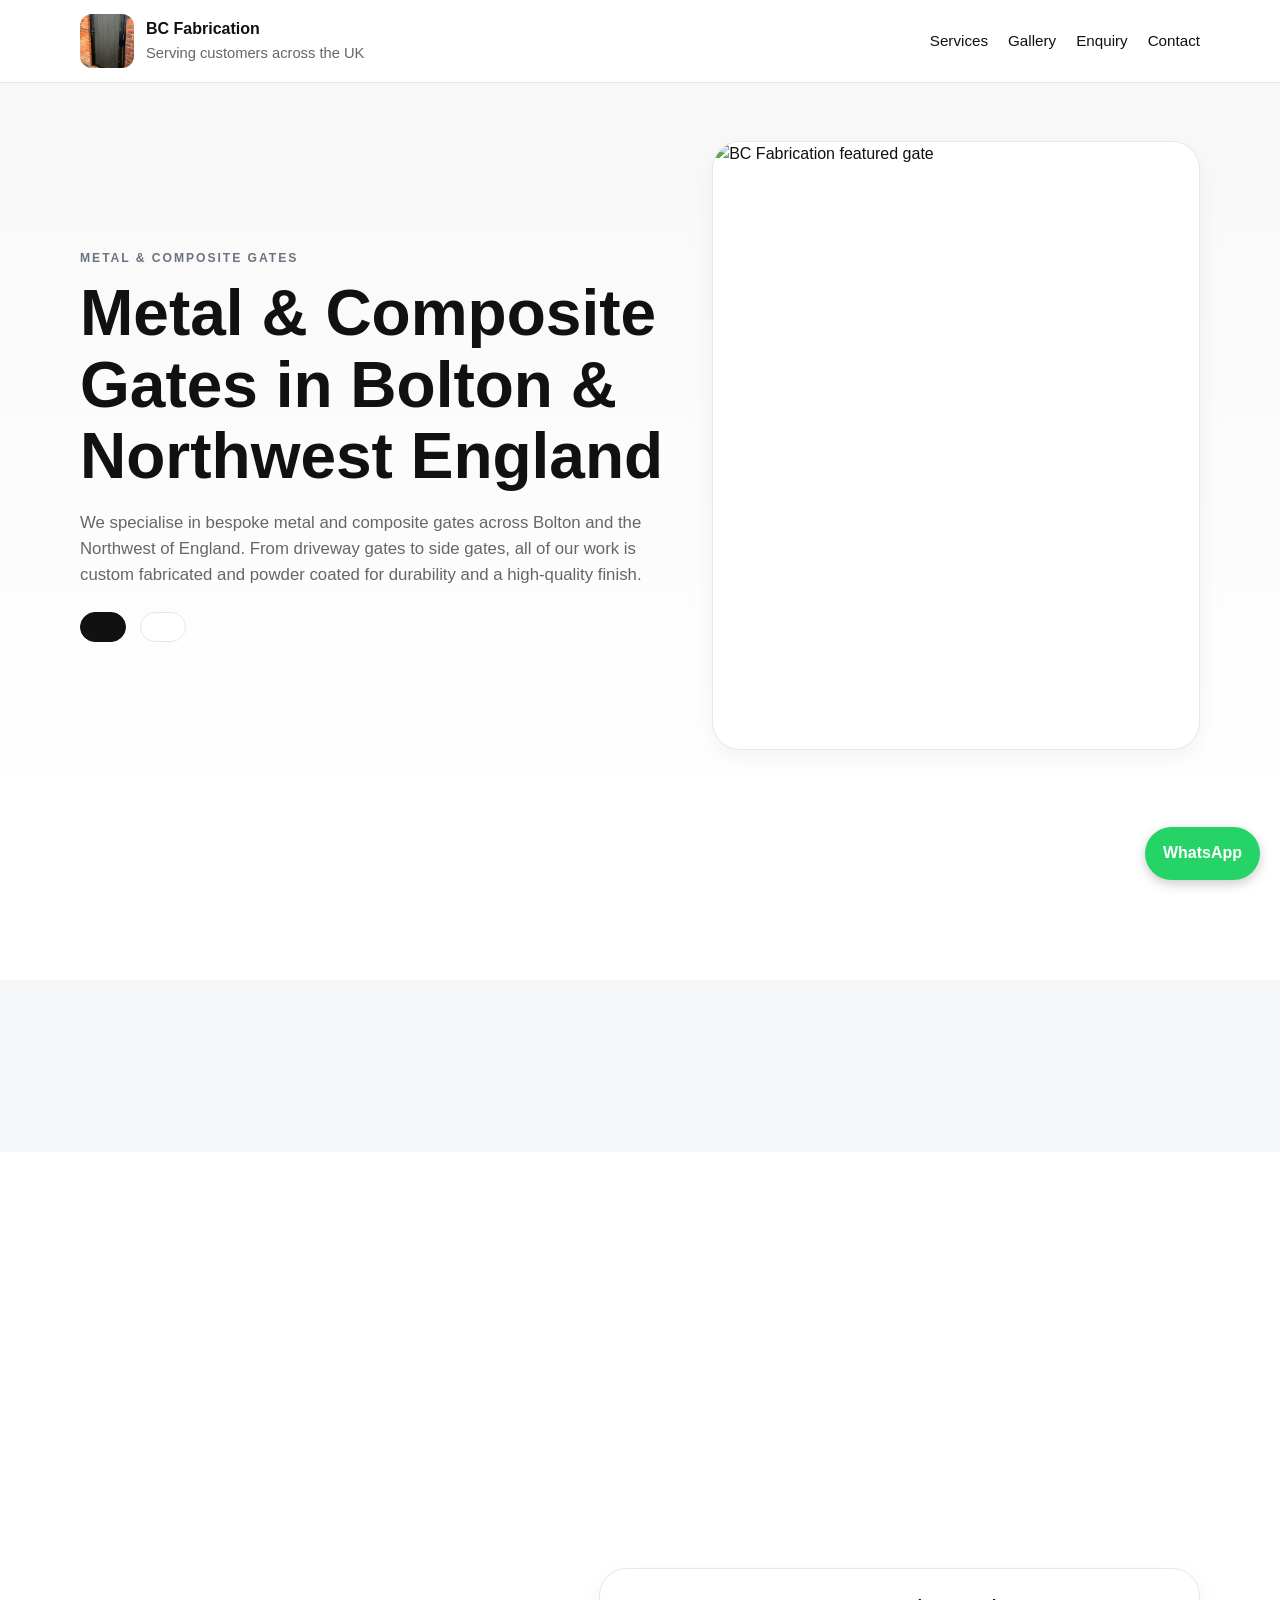
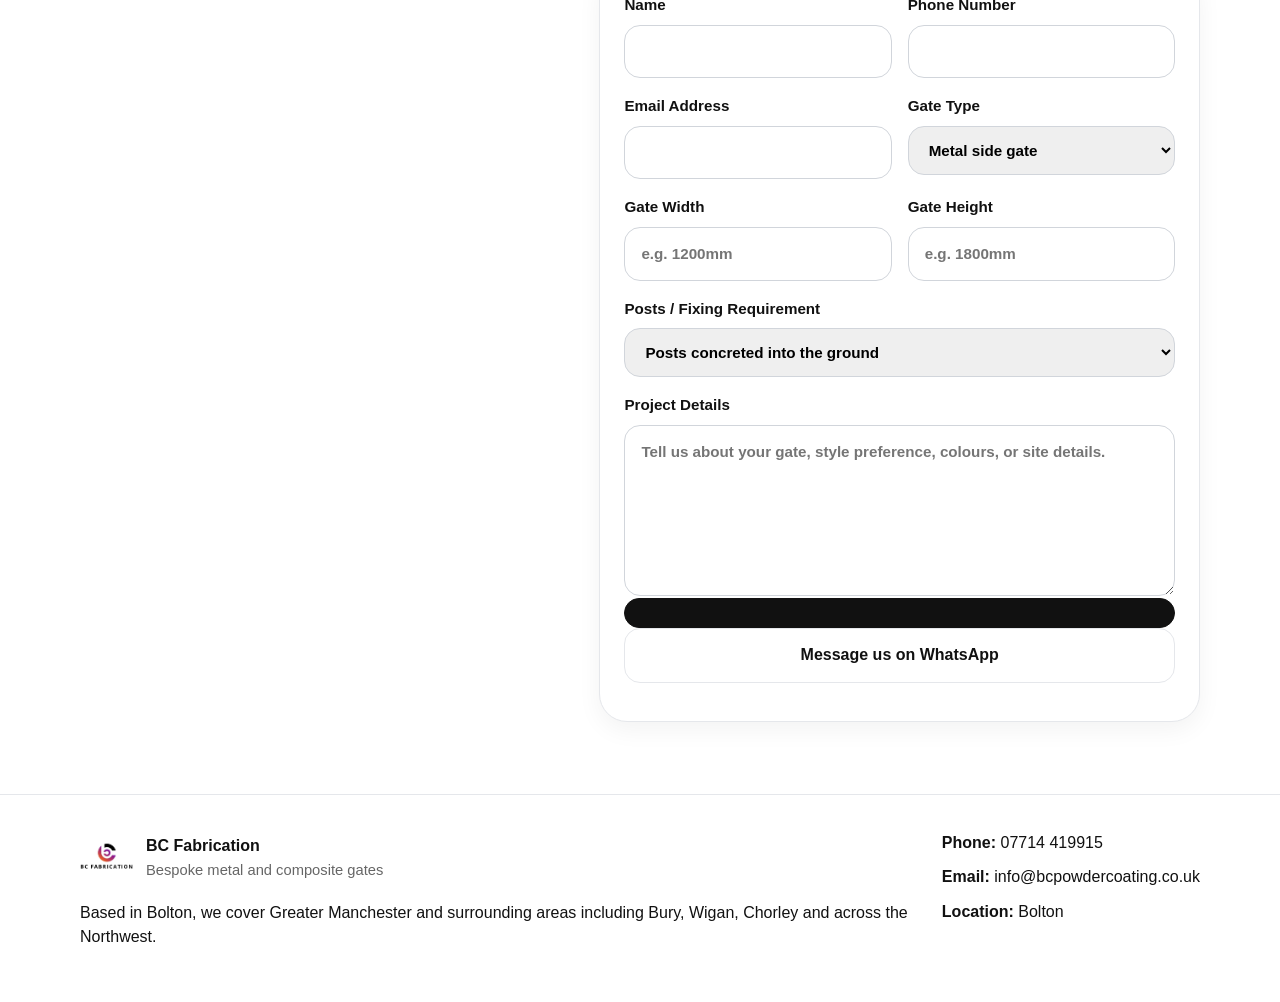
==== index.html @ 629b2715 "Update index.html" ====
<!doctype html>
<html lang="en">
<head>
  <meta name="google-site-verification" content="Cmn-dmD35p4YEmpDcNXfQOdMS09CkMtO0Z_Y85QKth4" />
  <meta charset="utf-8">
  <meta name="viewport" content="width=device-width,initial-scale=1">
<title>Metal & Composite Gates in Bolton | BC Fabrication</title>
<meta name="description" content="Bespoke metal and composite gates in Bolton and across the Northwest. Custom fabrication, driveway gates, side gates and powder coating services.">
<meta name="keywords" content="metal gates Bolton, composite gates Northwest, driveway gates Manchester, fabrication Bolton, powder coated gates UK">
  <link rel="stylesheet" href="styles.css">
</head>
<body>
  <header class="site-header">
    <div class="container nav">
      <a class="brand" href="#top">
   <img id="heroImage" src="assets/gallery-01.jpg" alt="BC Fabrication featured gate">
        <div>
          <strong id="brandName"></strong>
          <span id="brandTagline"></span>
        </div>
      </a>
      <nav class="site-nav">
        <a href="#services">Services</a>
        <a href="#gallery">Gallery</a>
        <a href="#enquiry">Enquiry</a>
        <a href="#contact">Contact</a>
      </nav>
    </div>
  </header>

  <main id="top">
    <section class="hero">
      <div class="container hero-grid">
        <div>
          <p class="eyebrow" id="heroEyebrow"></p>
         <h1>Metal & Composite Gates in Bolton & Northwest England</h1>
        <p class="lead" id="heroText">We specialise in bespoke metal and composite gates across Bolton and the Northwest of England. From driveway gates to side gates, all of our work is custom fabricated and powder coated for durability and a high-quality finish.</p>
          <div class="hero-actions">
            <a class="btn btn-dark" href="#gallery" id="heroPrimary"></a>
            <a class="btn btn-light" id="heroSecondary" href="#"></a>
          </div>
        </div>
        <div class="hero-card">
          <img id="heroImage" src="" alt="BC Fabrication featured gate">
        </div>
      </div>
    </section>

    <section id="services" class="section">
      <div class="container">
        <p class="eyebrow" id="servicesEyebrow"></p>
        <h2 id="servicesTitle"></h2>
        <p class="section-intro" id="servicesText"></p>
        <div class="cards three" id="servicesGrid"></div>
      </div>
    </section>

    <section id="gallery" class="section section-alt">
      <div class="container">
        <p class="eyebrow" id="galleryEyebrow"></p>
        <h2 id="galleryTitle"></h2>
        <p class="section-intro" id="galleryText"></p>
        <div class="gallery" id="galleryGrid"></div>
      </div>
    </section>

    <section class="section">
      <div class="container">
        <p class="eyebrow" id="aboutEyebrow"></p>
        <h2 id="aboutTitle"></h2>
        <div class="cards three" id="aboutGrid"></div>
      </div>
    </section>

    <section class="section">
      <div class="container">
        <p class="eyebrow" id="seoEyebrow"></p>
        <h2 id="seoTitle"></h2>
        <div class="cards two" id="seoGrid"></div>
      </div>
    </section>

    <section id="enquiry" class="section enquiry-section">
      <div class="container enquiry-grid">
        <div>
          <p class="eyebrow" id="enquiryEyebrow"></p>
          <h2 id="enquiryTitle"></h2>
          <p class="section-intro" id="enquiryText"></p>
        </div>
        <form class="enquiry-form" name="gate-enquiry" method="POST" netlify>
          <input type="hidden" name="form-name" value="gate-enquiry">
          <div class="field-grid">
            <label>Name<input type="text" name="name" required></label>
            <label>Phone Number<input type="tel" name="phone" required></label>
            <label>Email Address<input type="email" name="email" required></label>
            <label>Gate Type
              <select name="gate_type">
                <option>Metal side gate</option>
                <option>Composite side gate</option>
                <option>Metal driveway gate</option>
                <option>Composite driveway gate</option>
                <option>Not sure yet</option>
              </select>
            </label>
            <label>Gate Width<input type="text" name="width" placeholder="e.g. 1200mm"></label>
            <label>Gate Height<input type="text" name="height" placeholder="e.g. 1800mm"></label>
            <label class="full">Posts / Fixing Requirement
              <select name="fixing">
                <option>Posts concreted into the ground</option>
                <option>Fixed to existing concrete posts</option>
                <option>Fitted between brick walls</option>
                <option>Not sure - need advice</option>
              </select>
            </label>
            <label class="full">Project Details
              <textarea name="details" rows="6" placeholder="Tell us about your gate, style preference, colours, or site details."></textarea>
            </label>
          </div>
          <button class="btn btn-dark wide" type="submit" id="enquiryButton"></button>
          <a href="https://wa.me/447714419915?text=Hi%20I%20would%20like%20a%20quote%20for%20a%20gate" 
   class="btn btn-light wide" 
   target="_blank">
  Message us on WhatsApp
</a>
          <p class="fine-print" id="enquiryNotes"></p>
        </form>
      </div>
    </section>
  </main>

  <footer id="contact" class="site-footer">
    <div class="container footer-grid">
      <div>
        <div class="brand footer-brand">
          <img src="assets/logo.jpg" alt="BC Fabrication logo">
          <div>
            <strong id="footerBrand"></strong>
            <span>Bespoke metal and composite gates</span>
          </div>
        </div>
      <p>Based in Bolton, we cover Greater Manchester and surrounding areas including Bury, Wigan, Chorley and across the Northwest.</p>
      </div>
      <div class="contact-list">
        <p><strong>Phone:</strong> <a id="footerPhone" href="#"></a></p>
        <p><strong>Email:</strong> <a id="footerEmail" href="#"></a></p>
        <p><strong>Location:</strong> <span id="footerLocation"></span></p>
      </div>
    </div>
  </footer>

  <script src="app.js"></script>
  <script src="https://identity.netlify.com/v1/netlify-identity-widget.js"></script>
  <a href="https://wa.me/447714419915?text=Hi%20I%20would%20like%20a%20quote%20for%20a%20gate" 
   class="whatsapp-float" 
   target="_blank">
  WhatsApp
</a>
</body>
</html>
---- styles.css ----
:root{
  --bg:#ffffff;
  --text:#111111;
  --muted:#666666;
  --line:#e5e7eb;
  --soft:#f6f7f8;
  --dark:#111111;
}
*{box-sizing:border-box}
html{scroll-behavior:smooth}
body{
  margin:0;
  font-family:Arial,Helvetica,sans-serif;
  color:var(--text);
  background:var(--bg);
  line-height:1.55;
}
img{max-width:100%;display:block}
a{color:inherit;text-decoration:none}
.container{width:min(1120px,calc(100% - 32px));margin:0 auto}
.site-header{
  position:sticky;top:0;z-index:20;
  background:rgba(255,255,255,.95);
  backdrop-filter:blur(8px);
  border-bottom:1px solid var(--line);
}
.nav{display:flex;align-items:center;justify-content:space-between;padding:14px 0;gap:24px}
.brand{display:flex;align-items:center;gap:12px}
.brand img{width:54px;height:54px;object-fit:cover;border-radius:12px}
.brand strong{display:block;font-size:1rem}
.brand span{display:block;font-size:.92rem;color:var(--muted)}
.site-nav{display:flex;gap:20px;flex-wrap:wrap}
.site-nav a{font-size:.95rem}
.hero{
  padding:58px 0;
  background:linear-gradient(180deg,#f8f8f8 0%,#ffffff 100%);
}
.hero-grid{
  display:grid;
  grid-template-columns:1.1fr .9fr;
  gap:36px;
  align-items:center;
}
.eyebrow{
  margin:0 0 10px;
  text-transform:uppercase;
  letter-spacing:.16em;
  font-size:.76rem;
  font-weight:700;
  color:#6b7280;
}
h1,h2,h3{line-height:1.12;margin:0 0 14px}
h1{font-size:clamp(2.4rem,5vw,4.2rem)}
h2{font-size:clamp(1.8rem,3vw,2.8rem)}
h3{font-size:1.12rem}
.lead,.section-intro{font-size:1.05rem;color:var(--muted);max-width:760px}
.hero-actions{display:flex;gap:14px;flex-wrap:wrap;margin-top:24px}
.btn{
  display:inline-flex;align-items:center;justify-content:center;
  padding:14px 22px;border-radius:16px;font-weight:700;border:1px solid var(--line);
  cursor:pointer;
}
.btn-dark{background:var(--dark);color:#fff;border-color:var(--dark)}
.btn-light{background:#fff}
.btn.wide{width:100%}
.hero-card,.card,.enquiry-form{
  border:1px solid var(--line);
  border-radius:28px;
  background:#fff;
  box-shadow:0 8px 24px rgba(0,0,0,.05);
}
.hero-card{overflow:hidden}
.hero-card img{width:100%;aspect-ratio:4/5;object-fit:cover}
.section{padding:72px 0}
.section-alt{background:var(--soft)}
.cards{
  display:grid;
  gap:18px;
  margin-top:28px;
}
.cards.three{grid-template-columns:repeat(3,1fr)}
.cards.two{grid-template-columns:repeat(2,1fr)}
.card{padding:24px}
.card p{margin:0;color:var(--muted)}
.gallery{
  display:grid;
  grid-template-columns:repeat(3,1fr);
  gap:18px;
  margin-top:28px;
}
.gallery-card{
  overflow:hidden;
  border:1px solid var(--line);
  border-radius:28px;
  background:#fff;
  box-shadow:0 8px 24px rgba(0,0,0,.05);
}
.gallery-card img{
  width:100%;
  aspect-ratio:4/3;
  object-fit:cover;
}
.gallery-copy{padding:18px}
.gallery-copy p{margin:0;color:var(--muted)}
.enquiry-section{
  background:#ffffff;
}
.enquiry-grid{
  display:grid;
  grid-template-columns:.9fr 1.1fr;
  gap:28px;
  align-items:start;
}
.enquiry-form{padding:24px}
.field-grid{
  display:grid;
  grid-template-columns:repeat(2,1fr);
  gap:16px;
}
label{
  display:flex;
  flex-direction:column;
  gap:8px;
  font-weight:700;
  font-size:.95rem;
}
input,select,textarea{
  width:100%;
  padding:14px 16px;
  border-radius:16px;
  border:1px solid #d1d5db;
  font:inherit;
}
.full{grid-column:1/-1}
.fine-print{font-size:.85rem;color:var(--muted);margin:14px 0 0}
.site-footer{
  border-top:1px solid var(--line);
  padding:36px 0;
  background:#fff;
}
.footer-grid{
  display:grid;
  grid-template-columns:1fr auto;
  gap:24px;
  align-items:start;
}
.footer-brand{margin-bottom:12px}
.contact-list p{margin:0 0 10px}
@media (max-width: 920px){
  .hero-grid,.enquiry-grid,.cards.three,.cards.two,.gallery,.footer-grid{grid-template-columns:1fr}
  .site-nav{display:none}
}
.whatsapp-float {
  position: fixed;
  bottom: 20px;
  right: 20px;
  background: #25D366;
  color: white;
  padding: 14px 18px;
  border-radius: 50px;
  font-weight: bold;
  box-shadow: 0 4px 12px rgba(0,0,0,0.2);
  z-index: 999;
  text-decoration: none;
}
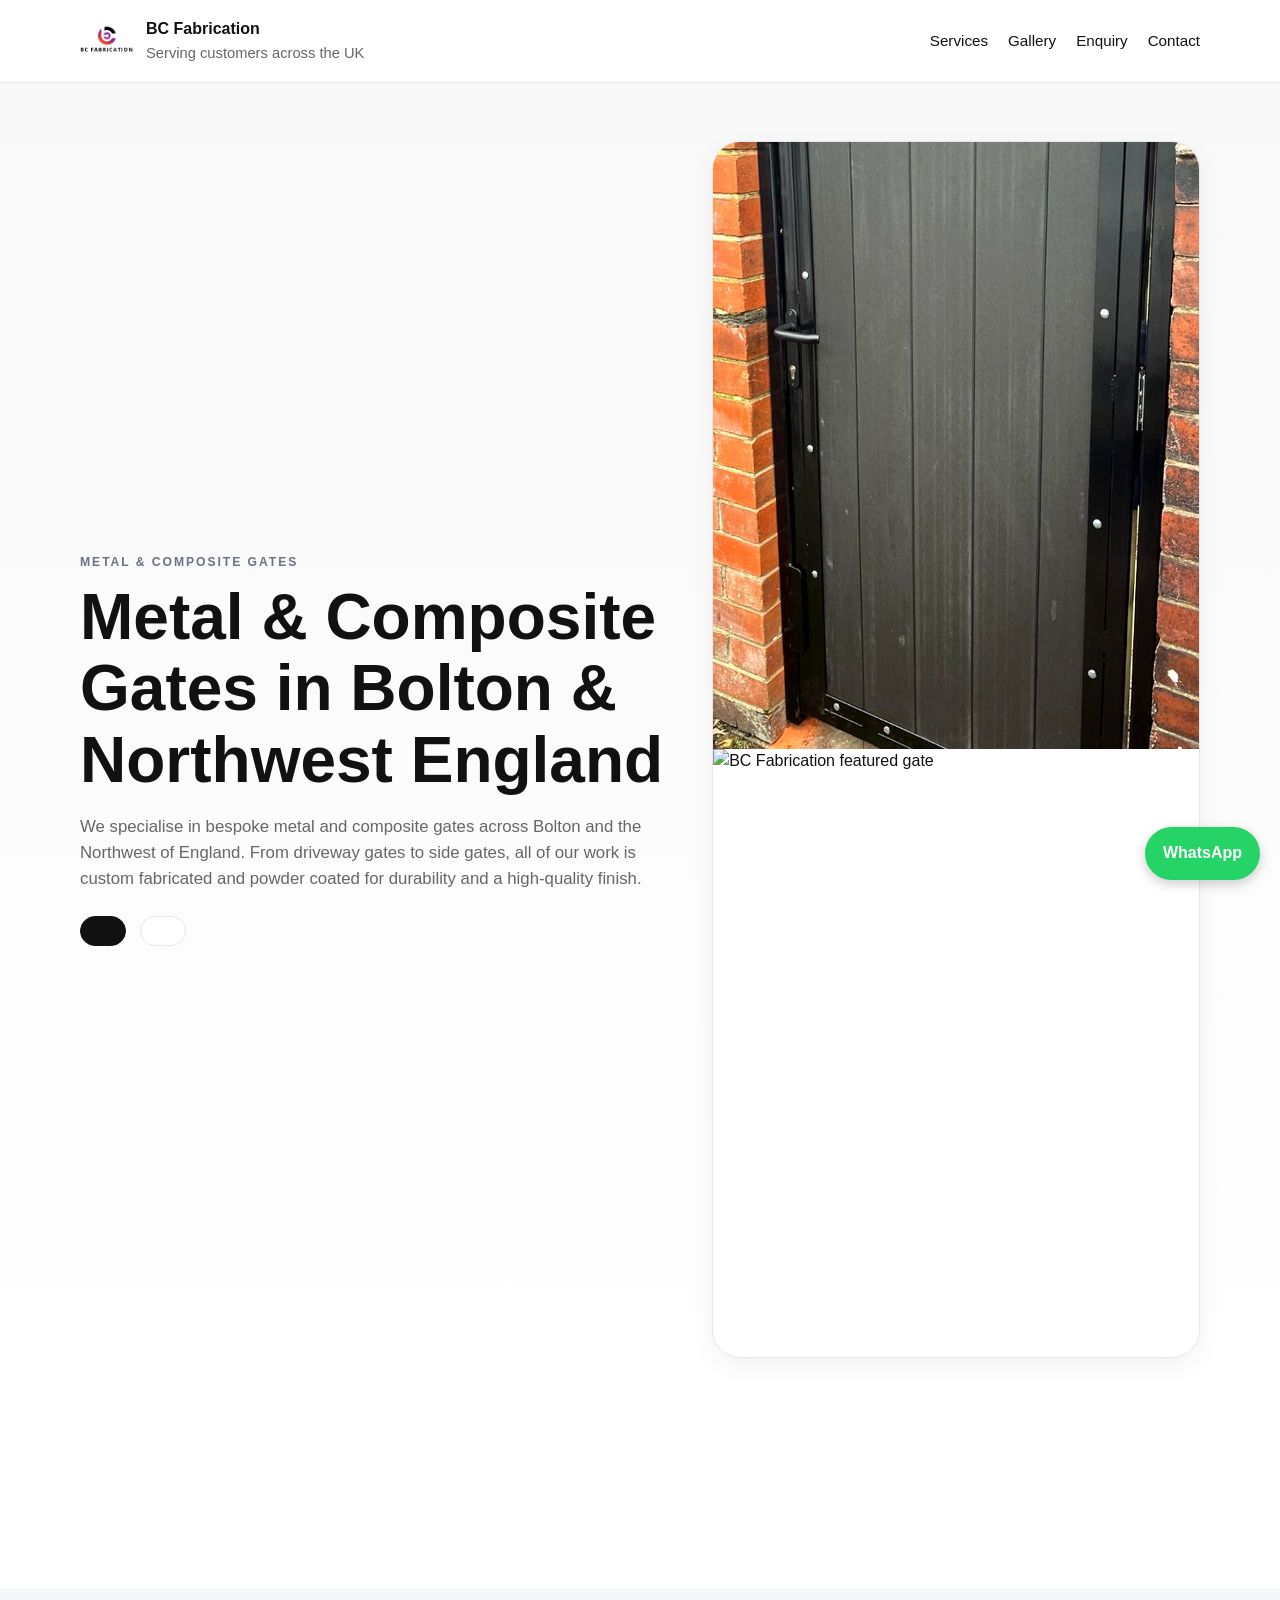
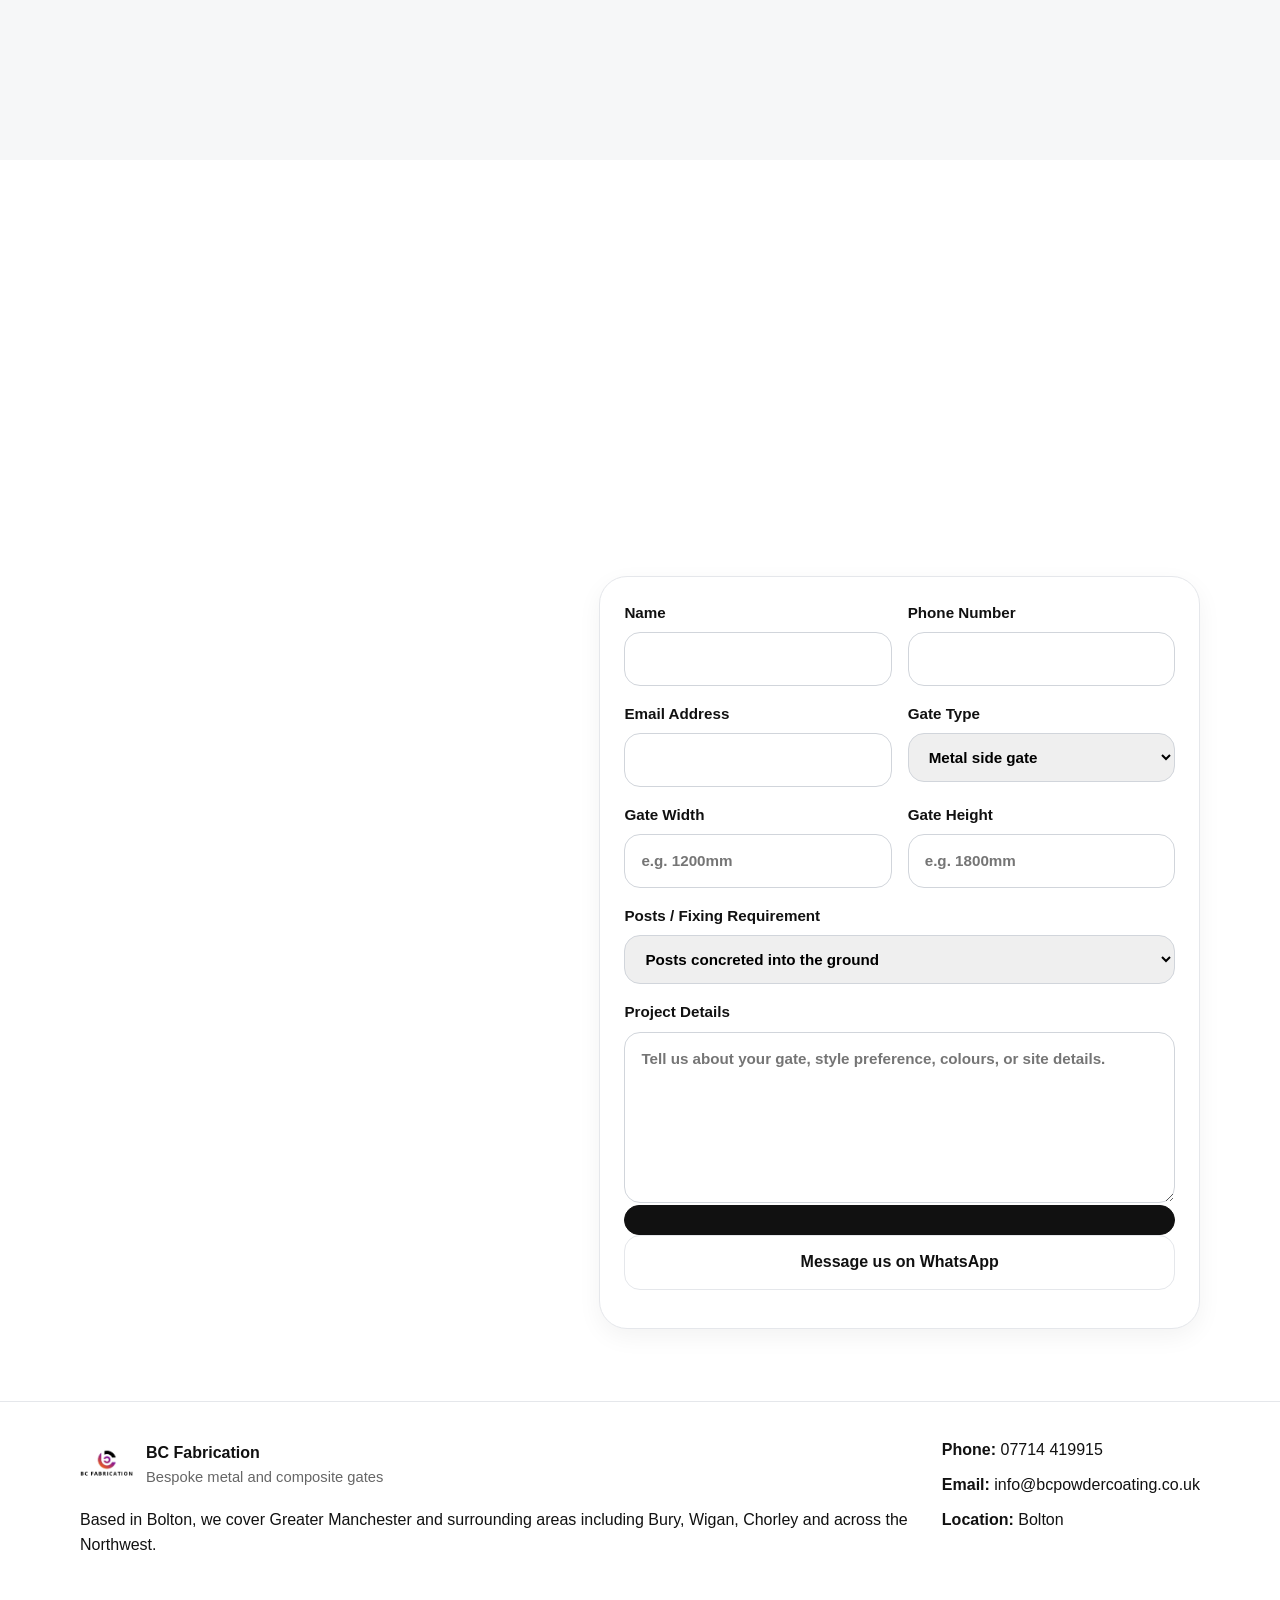
==== commit 1378db71: "Update index.html" ====
--- a/index.html
+++ b/index.html
@@ -13,7 +13,7 @@
   <header class="site-header">
     <div class="container nav">
       <a class="brand" href="#top">
-   <img id="heroImage" src="assets/gallery-01.jpg" alt="BC Fabrication featured gate">
+  <img src="assets/logo.jpg" alt="BC Fabrication logo">
         <div>
           <strong id="brandName"></strong>
           <span id="brandTagline"></span>
@@ -41,6 +41,7 @@
           </div>
         </div>
         <div class="hero-card">
+          <img id="heroImage" src="assets/gallery-01.jpg" alt="BC Fabrication featured gate">
           <img id="heroImage" src="" alt="BC Fabrication featured gate">
         </div>
       </div>
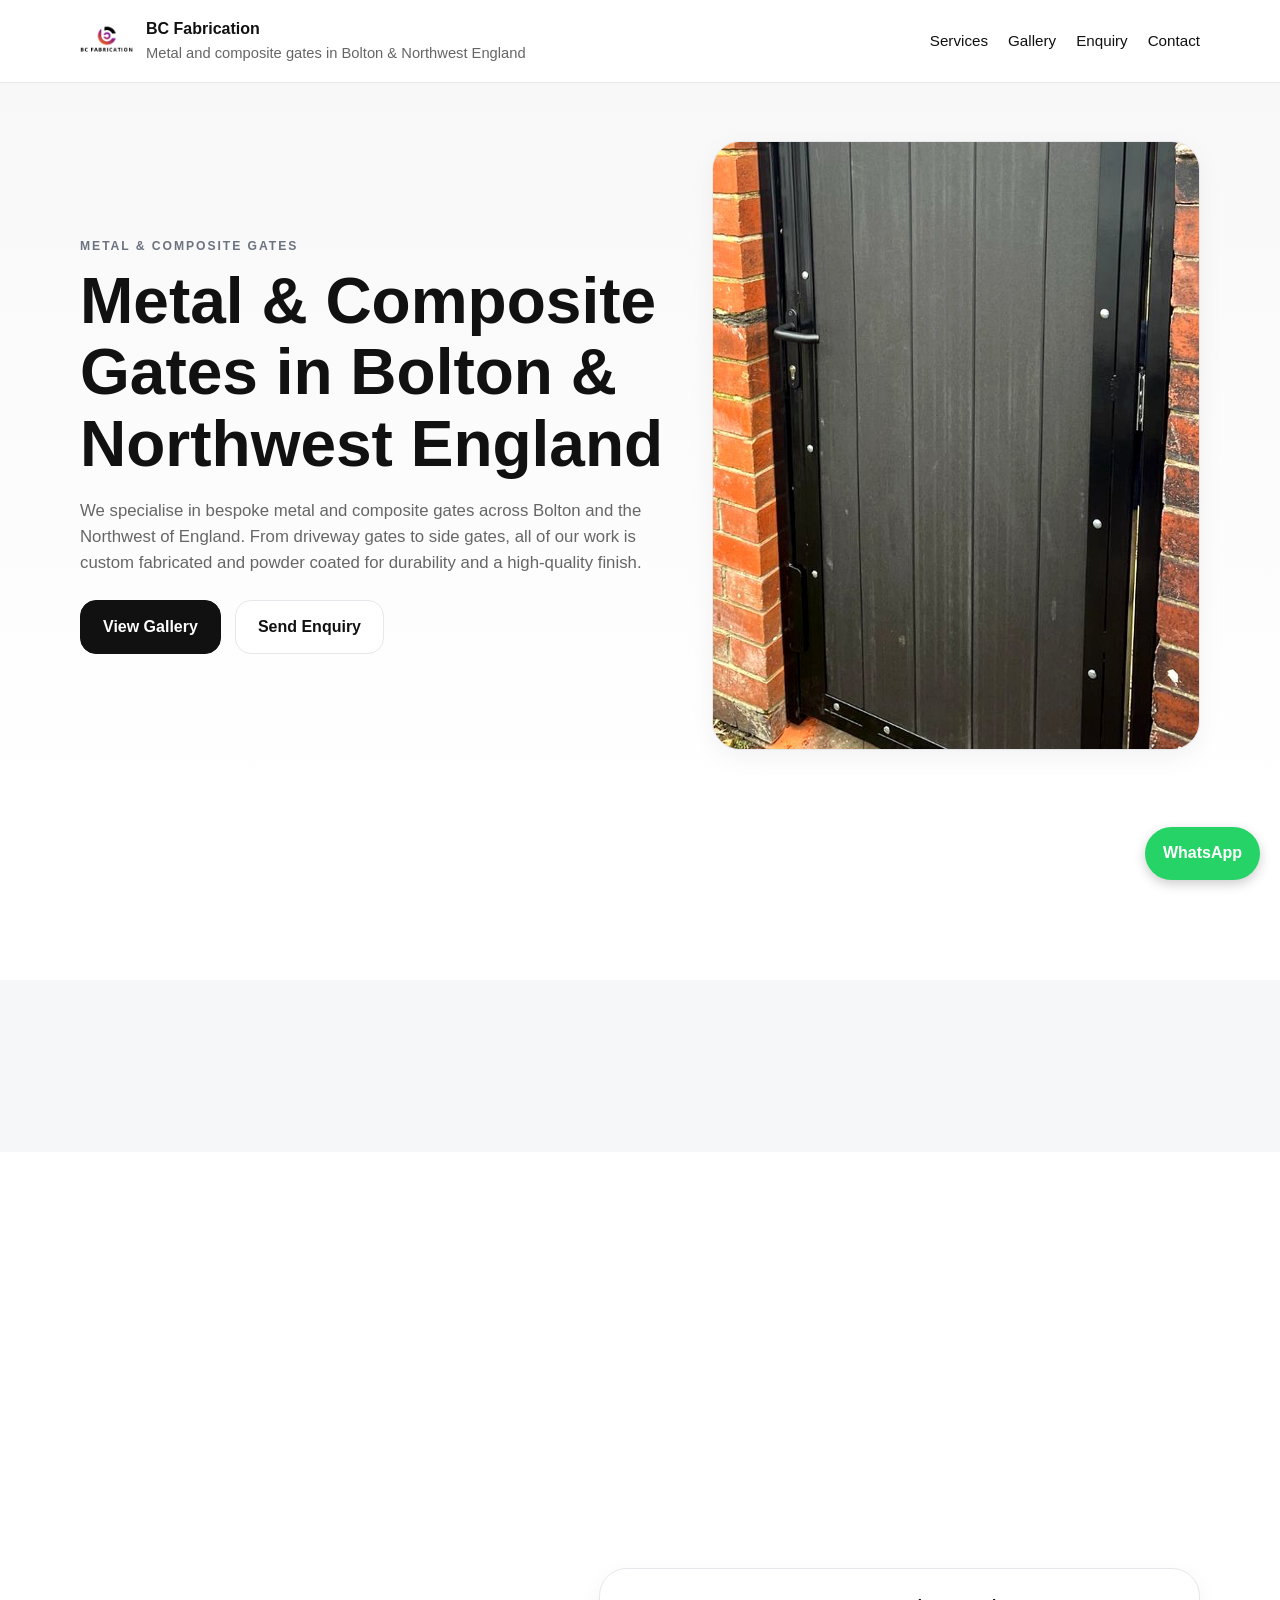
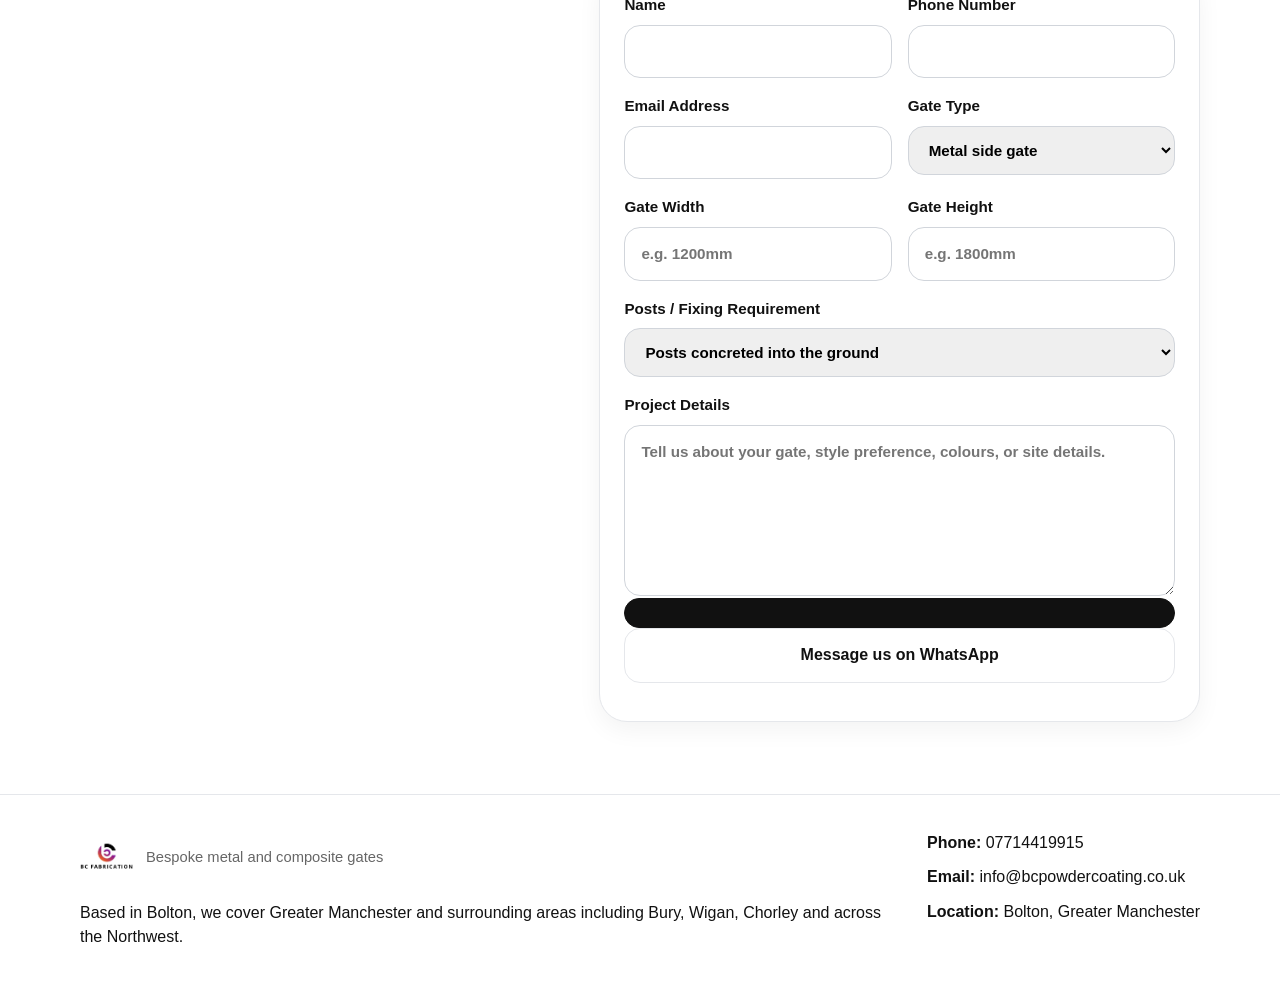
==== commit 279736d9: "Update index.html" ====
--- a/index.html
+++ b/index.html
@@ -12,13 +12,13 @@
 <body>
   <header class="site-header">
     <div class="container nav">
-      <a class="brand" href="#top">
+  <a class="brand" href="#top">
   <img src="assets/logo.jpg" alt="BC Fabrication logo">
-        <div>
-          <strong id="brandName"></strong>
-          <span id="brandTagline"></span>
-        </div>
-      </a>
+  <div>
+    <strong>BC Fabrication</strong>
+    <span>Metal and composite gates in Bolton &amp; Northwest England</span>
+  </div>
+</a>
       <nav class="site-nav">
         <a href="#services">Services</a>
         <a href="#gallery">Gallery</a>
@@ -32,18 +32,17 @@
     <section class="hero">
       <div class="container hero-grid">
         <div>
-          <p class="eyebrow" id="heroEyebrow"></p>
-         <h1>Metal & Composite Gates in Bolton & Northwest England</h1>
-        <p class="lead" id="heroText">We specialise in bespoke metal and composite gates across Bolton and the Northwest of England. From driveway gates to side gates, all of our work is custom fabricated and powder coated for durability and a high-quality finish.</p>
-          <div class="hero-actions">
-            <a class="btn btn-dark" href="#gallery" id="heroPrimary"></a>
-            <a class="btn btn-light" id="heroSecondary" href="#"></a>
-          </div>
+         <p class="eyebrow">METAL &amp; COMPOSITE GATES</p>
+<h1>Metal &amp; Composite Gates in Bolton &amp; Northwest England</h1>
+<p class="lead">We specialise in bespoke metal and composite gates across Bolton and the Northwest of England. From driveway gates to side gates, all of our work is custom fabricated and powder coated for durability and a high-quality finish.</p>
+<div class="hero-actions">
+  <a class="btn btn-dark" href="#gallery">View Gallery</a>
+  <a class="btn btn-light" href="#enquiry">Send Enquiry</a>
+</div>
         </div>
-        <div class="hero-card">
-          <img id="heroImage" src="assets/gallery-01.jpg" alt="BC Fabrication featured gate">
-          <img id="heroImage" src="" alt="BC Fabrication featured gate">
-        </div>
+     <div class="hero-card">
+  <img src="assets/gallery-01.jpg" alt="BC Fabrication featured gate">
+</div>
       </div>
     </section>
 
@@ -142,9 +141,9 @@
       <p>Based in Bolton, we cover Greater Manchester and surrounding areas including Bury, Wigan, Chorley and across the Northwest.</p>
       </div>
       <div class="contact-list">
-        <p><strong>Phone:</strong> <a id="footerPhone" href="#"></a></p>
-        <p><strong>Email:</strong> <a id="footerEmail" href="#"></a></p>
-        <p><strong>Location:</strong> <span id="footerLocation"></span></p>
+<p><strong>Phone:</strong> <a href="tel:01204123456">07714419915</a></p>
+<p><strong>Email:</strong> <a href="mailto:info@bcpowdercoating.co.uk">info@bcpowdercoating.co.uk</a></p>
+<p><strong>Location:</strong> <span>Bolton, Greater Manchester</span></p>
       </div>
     </div>
   </footer>
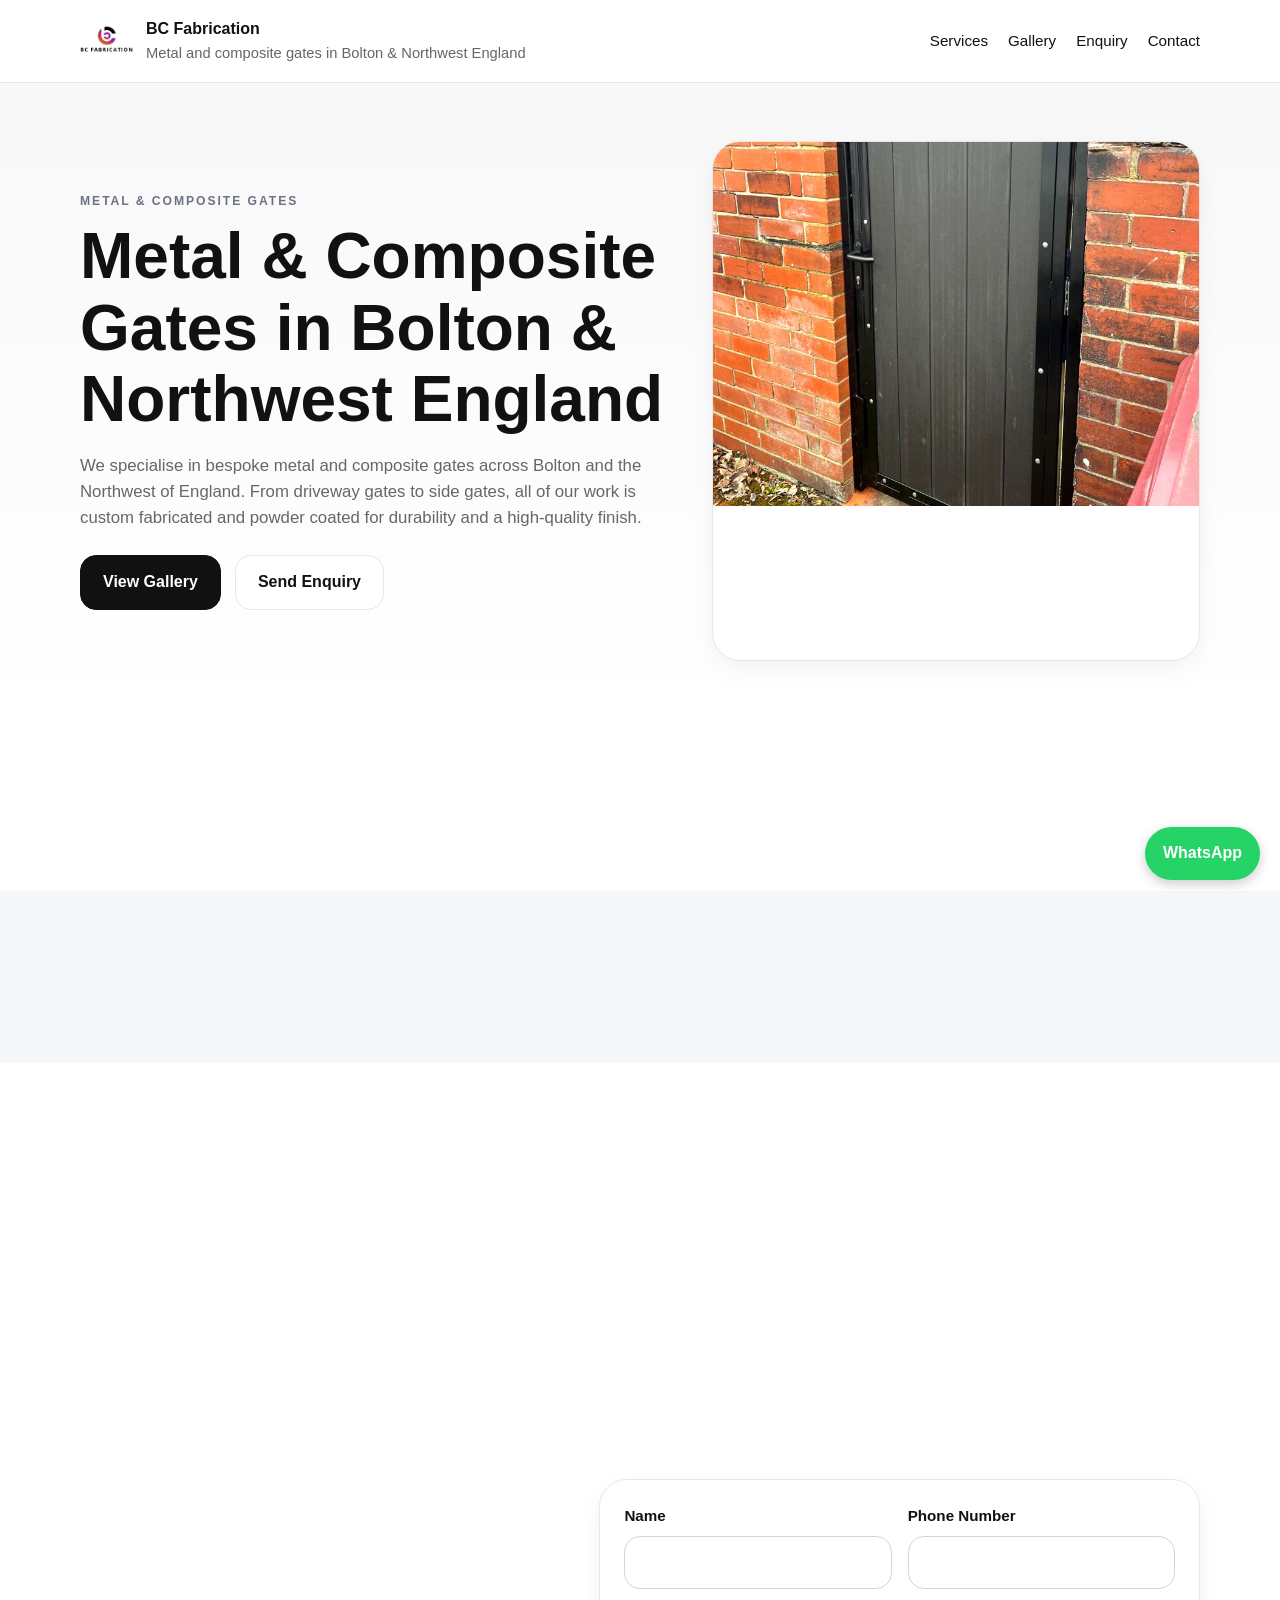
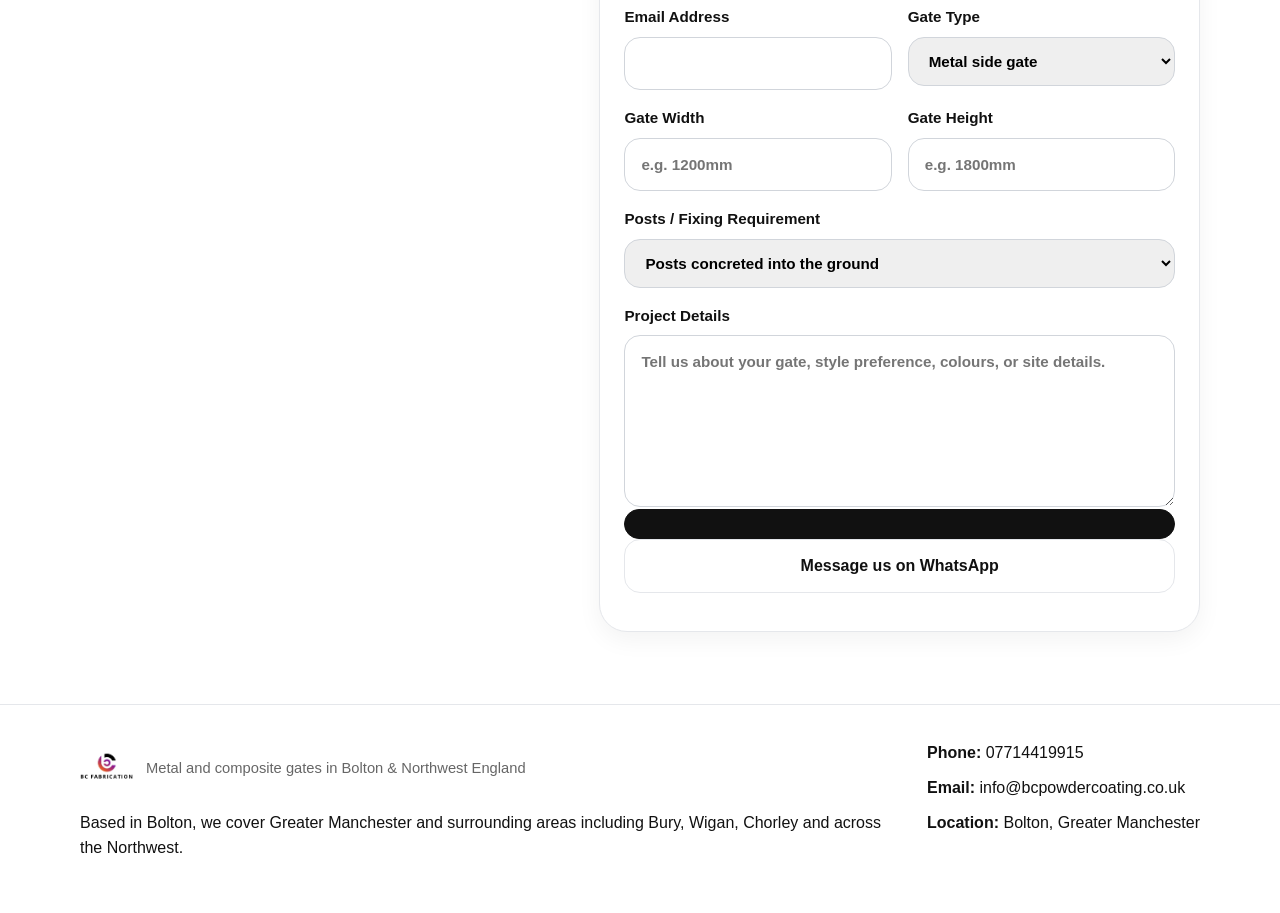
==== commit bc2d6aff: "Update index.html" ====
--- a/index.html
+++ b/index.html
@@ -135,13 +135,13 @@
           <img src="assets/logo.jpg" alt="BC Fabrication logo">
           <div>
             <strong id="footerBrand"></strong>
-            <span>Bespoke metal and composite gates</span>
+        <span>Metal and composite gates in Bolton &amp; Northwest England</span>
           </div>
         </div>
       <p>Based in Bolton, we cover Greater Manchester and surrounding areas including Bury, Wigan, Chorley and across the Northwest.</p>
       </div>
       <div class="contact-list">
-<p><strong>Phone:</strong> <a href="tel:01204123456">07714419915</a></p>
+<p><strong>Phone:</strong> <a href="tel:07714419915">07714419915</a></p>
 <p><strong>Email:</strong> <a href="mailto:info@bcpowdercoating.co.uk">info@bcpowdercoating.co.uk</a></p>
 <p><strong>Location:</strong> <span>Bolton, Greater Manchester</span></p>
       </div>
--- a/styles.css
+++ b/styles.css
@@ -71,7 +71,18 @@
   box-shadow:0 8px 24px rgba(0,0,0,.05);
 }
 .hero-card{overflow:hidden}
-.hero-card img{width:100%;aspect-ratio:4/5;object-fit:cover}
+.hero-card {
+  overflow: hidden;
+  border-radius: 28px;
+  min-height: 520px;
+}
+
+.hero-card img {
+  width: 100%;
+  height: 100%;
+  display: block;
+  object-fit: cover;
+}
 .section{padding:72px 0}
 .section-alt{background:var(--soft)}
 .cards{
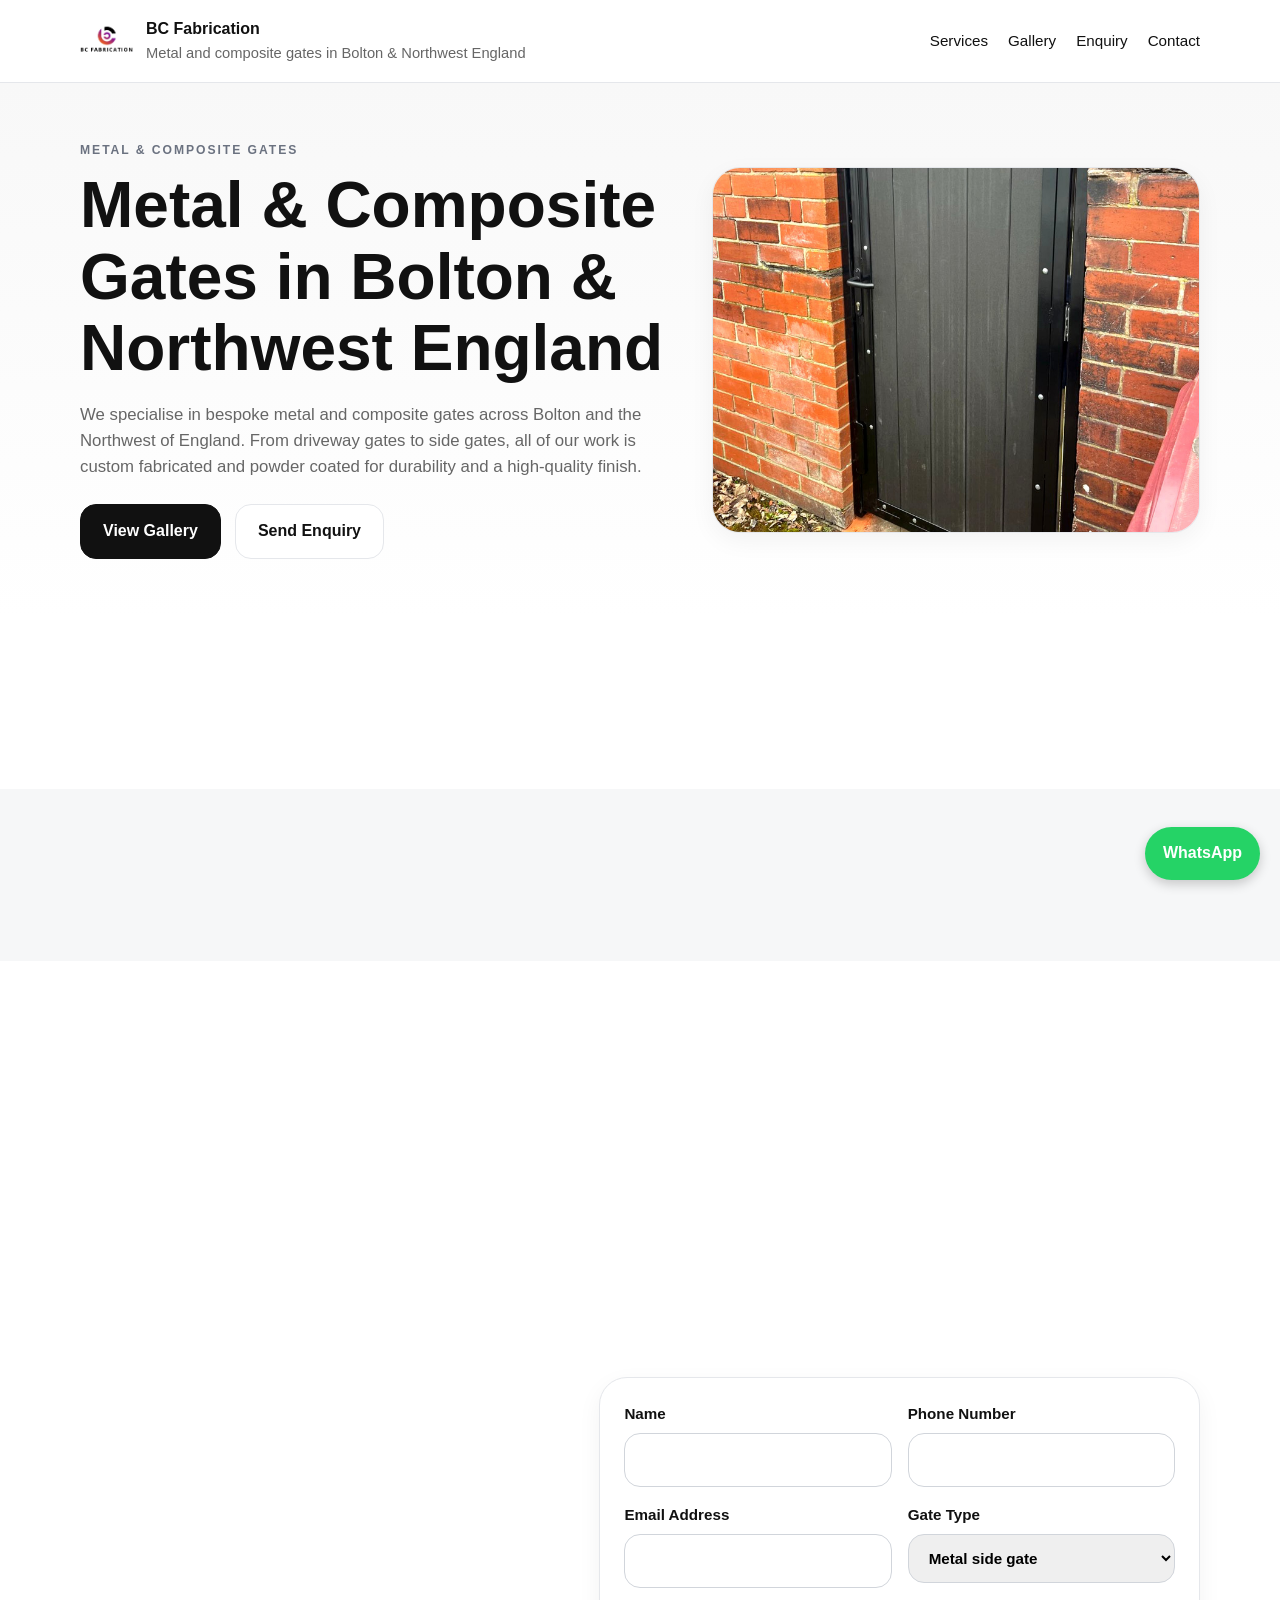
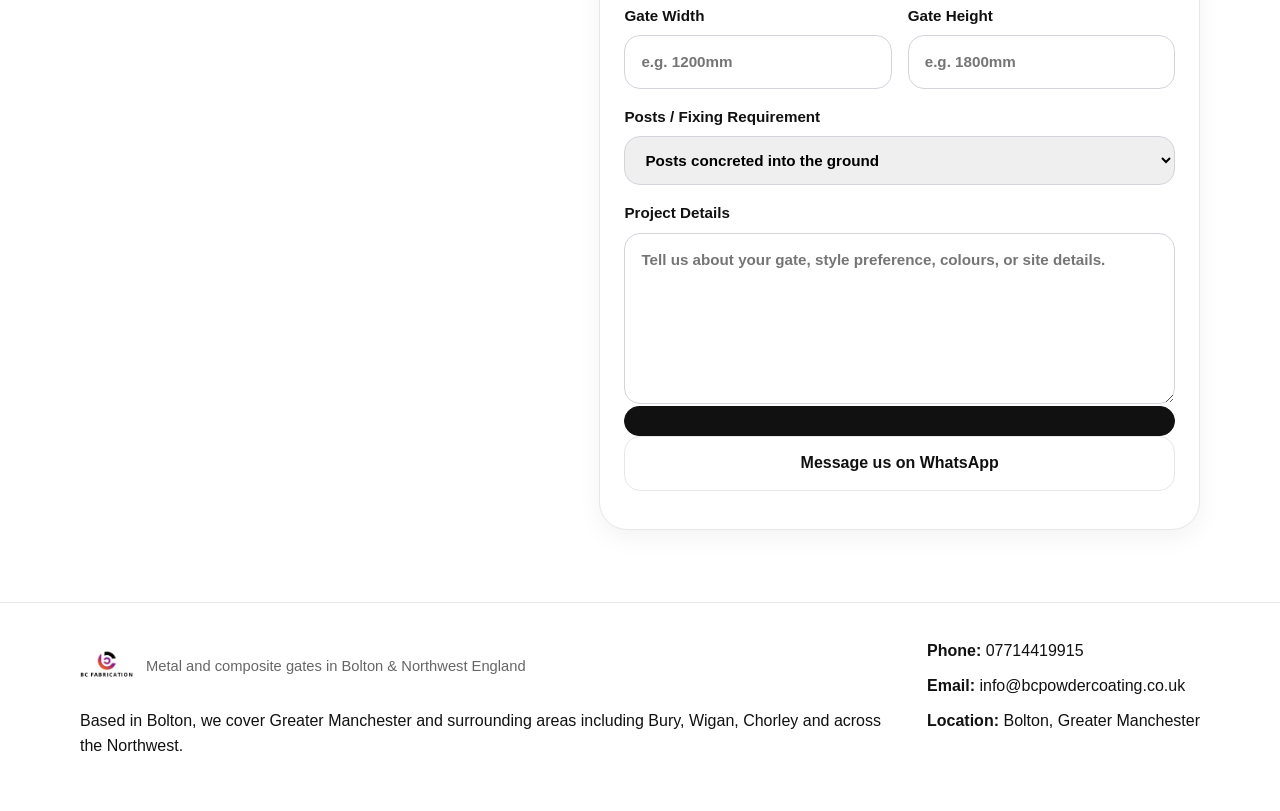
==== commit 53b9a41e: "Update index.html" ====
--- a/index.html
+++ b/index.html
@@ -40,8 +40,8 @@
   <a class="btn btn-light" href="#enquiry">Send Enquiry</a>
 </div>
         </div>
-     <div class="hero-card">
-  <img src="assets/gallery-01.jpg" alt="BC Fabrication featured gate">
+<div class="hero-card">
+  <img id="heroImage" src="assets/gallery-01.jpg" alt="BC Fabrication featured gate">
 </div>
       </div>
     </section>
--- a/styles.css
+++ b/styles.css
@@ -1,4 +1,3 @@
-
 :root{
   --bg:#ffffff;
   --text:#111111;
@@ -7,8 +6,11 @@
   --soft:#f6f7f8;
   --dark:#111111;
 }
+
 *{box-sizing:border-box}
+
 html{scroll-behavior:smooth}
+
 body{
   margin:0;
   font-family:Arial,Helvetica,sans-serif;
@@ -16,32 +18,85 @@
   background:var(--bg);
   line-height:1.55;
 }
-img{max-width:100%;display:block}
-a{color:inherit;text-decoration:none}
-.container{width:min(1120px,calc(100% - 32px));margin:0 auto}
+
+img{
+  max-width:100%;
+  display:block;
+}
+
+a{
+  color:inherit;
+  text-decoration:none;
+}
+
+.container{
+  width:min(1120px,calc(100% - 32px));
+  margin:0 auto;
+}
+
 .site-header{
-  position:sticky;top:0;z-index:20;
+  position:sticky;
+  top:0;
+  z-index:20;
   background:rgba(255,255,255,.95);
   backdrop-filter:blur(8px);
   border-bottom:1px solid var(--line);
 }
-.nav{display:flex;align-items:center;justify-content:space-between;padding:14px 0;gap:24px}
-.brand{display:flex;align-items:center;gap:12px}
-.brand img{width:54px;height:54px;object-fit:cover;border-radius:12px}
-.brand strong{display:block;font-size:1rem}
-.brand span{display:block;font-size:.92rem;color:var(--muted)}
-.site-nav{display:flex;gap:20px;flex-wrap:wrap}
-.site-nav a{font-size:.95rem}
+
+.nav{
+  display:flex;
+  align-items:center;
+  justify-content:space-between;
+  padding:14px 0;
+  gap:24px;
+}
+
+.brand{
+  display:flex;
+  align-items:center;
+  gap:12px;
+}
+
+.brand img{
+  width:54px;
+  height:54px;
+  object-fit:cover;
+  border-radius:12px;
+}
+
+.brand strong{
+  display:block;
+  font-size:1rem;
+}
+
+.brand span{
+  display:block;
+  font-size:.92rem;
+  color:var(--muted);
+}
+
+.site-nav{
+  display:flex;
+  gap:20px;
+  flex-wrap:wrap;
+}
+
+.site-nav a{
+  font-size:.95rem;
+}
+
 .hero{
   padding:58px 0;
   background:linear-gradient(180deg,#f8f8f8 0%,#ffffff 100%);
 }
+
 .hero-grid{
   display:grid;
   grid-template-columns:1.1fr .9fr;
   gap:36px;
   align-items:center;
 }
+
 .eyebrow{
   margin:0 0 10px;
   text-transform:uppercase;
@@ -50,56 +105,121 @@
   font-weight:700;
   color:#6b7280;
 }
-h1,h2,h3{line-height:1.12;margin:0 0 14px}
-h1{font-size:clamp(2.4rem,5vw,4.2rem)}
-h2{font-size:clamp(1.8rem,3vw,2.8rem)}
-h3{font-size:1.12rem}
-.lead,.section-intro{font-size:1.05rem;color:var(--muted);max-width:760px}
-.hero-actions{display:flex;gap:14px;flex-wrap:wrap;margin-top:24px}
+
+h1,h2,h3{
+  line-height:1.12;
+  margin:0 0 14px;
+}
+
+h1{
+  font-size:clamp(2.4rem,5vw,4.2rem);
+}
+
+h2{
+  font-size:clamp(1.8rem,3vw,2.8rem);
+}
+
+h3{
+  font-size:1.12rem;
+}
+
+.lead,
+.section-intro{
+  font-size:1.05rem;
+  color:var(--muted);
+  max-width:760px;
+}
+
+.hero-actions{
+  display:flex;
+  gap:14px;
+  flex-wrap:wrap;
+  margin-top:24px;
+}
+
 .btn{
-  display:inline-flex;align-items:center;justify-content:center;
-  padding:14px 22px;border-radius:16px;font-weight:700;border:1px solid var(--line);
+  display:inline-flex;
+  align-items:center;
+  justify-content:center;
+  padding:14px 22px;
+  border-radius:16px;
+  font-weight:700;
+  border:1px solid var(--line);
   cursor:pointer;
 }
-.btn-dark{background:var(--dark);color:#fff;border-color:var(--dark)}
-.btn-light{background:#fff}
-.btn.wide{width:100%}
-.hero-card,.card,.enquiry-form{
+
+.btn-dark{
+  background:var(--dark);
+  color:#fff;
+  border-color:var(--dark);
+}
+
+.btn-light{
+  background:#fff;
+}
+
+.btn.wide{
+  width:100%;
+}
+
+.hero-card,
+.card,
+.enquiry-form{
   border:1px solid var(--line);
   border-radius:28px;
   background:#fff;
   box-shadow:0 8px 24px rgba(0,0,0,.05);
 }
-.hero-card{overflow:hidden}
-.hero-card {
-  overflow: hidden;
-  border-radius: 28px;
-  min-height: 520px;
-}
-
-.hero-card img {
-  width: 100%;
-  height: 100%;
-  display: block;
-  object-fit: cover;
-}
-.section{padding:72px 0}
-.section-alt{background:var(--soft)}
+
+.hero-card{
+  overflow:hidden;
+  padding:0;
+}
+
+.hero-card img{
+  width:100%;
+  height:auto;
+  display:block;
+}
+
+.section{
+  padding:72px 0;
+}
+
+.section-alt{
+  background:var(--soft);
+}
+
 .cards{
   display:grid;
   gap:18px;
   margin-top:28px;
 }
-.cards.three{grid-template-columns:repeat(3,1fr)}
-.cards.two{grid-template-columns:repeat(2,1fr)}
-.card{padding:24px}
-.card p{margin:0;color:var(--muted)}
+
+.cards.three{
+  grid-template-columns:repeat(3,1fr);
+}
+
+.cards.two{
+  grid-template-columns:repeat(2,1fr);
+}
+
+.card{
+  padding:24px;
+}
+
+.card p{
+  margin:0;
+  color:var(--muted);
+}
+
 .gallery{
   display:grid;
   grid-template-columns:repeat(3,1fr);
   gap:18px;
   margin-top:28px;
 }
+
 .gallery-card{
   overflow:hidden;
   border:1px solid var(--line);
@@ -107,28 +227,43 @@
   background:#fff;
   box-shadow:0 8px 24px rgba(0,0,0,.05);
 }
+
 .gallery-card img{
   width:100%;
-  aspect-ratio:4/3;
-  object-fit:cover;
-}
-.gallery-copy{padding:18px}
-.gallery-copy p{margin:0;color:var(--muted)}
+  height:auto;
+  display:block;
+}
+
+.gallery-copy{
+  padding:18px;
+}
+
+.gallery-copy p{
+  margin:0;
+  color:var(--muted);
+}
+
 .enquiry-section{
   background:#ffffff;
 }
+
 .enquiry-grid{
   display:grid;
   grid-template-columns:.9fr 1.1fr;
   gap:28px;
   align-items:start;
 }
-.enquiry-form{padding:24px}
+
+.enquiry-form{
+  padding:24px;
+}
+
 .field-grid{
   display:grid;
   grid-template-columns:repeat(2,1fr);
   gap:16px;
 }
+
 label{
   display:flex;
   flex-direction:column;
@@ -136,42 +271,77 @@
   font-weight:700;
   font-size:.95rem;
 }
-input,select,textarea{
+
+input,
+select,
+textarea{
   width:100%;
   padding:14px 16px;
   border-radius:16px;
   border:1px solid #d1d5db;
   font:inherit;
 }
-.full{grid-column:1/-1}
-.fine-print{font-size:.85rem;color:var(--muted);margin:14px 0 0}
+
+.full{
+  grid-column:1/-1;
+}
+
+.fine-print{
+  font-size:.85rem;
+  color:var(--muted);
+  margin:14px 0 0;
+}
+
 .site-footer{
   border-top:1px solid var(--line);
   padding:36px 0;
   background:#fff;
 }
+
 .footer-grid{
   display:grid;
   grid-template-columns:1fr auto;
   gap:24px;
   align-items:start;
 }
-.footer-brand{margin-bottom:12px}
-.contact-list p{margin:0 0 10px}
+
+.footer-brand{
+  margin-bottom:12px;
+}
+
+.contact-list p{
+  margin:0 0 10px;
+}
+
+.whatsapp-float{
+  position:fixed;
+  bottom:20px;
+  right:20px;
+  background:#25D366;
+  color:white;
+  padding:14px 18px;
+  border-radius:50px;
+  font-weight:bold;
+  box-shadow:0 4px 12px rgba(0,0,0,0.2);
+  z-index:999;
+  text-decoration:none;
+}
+
 @media (max-width: 920px){
-  .hero-grid,.enquiry-grid,.cards.three,.cards.two,.gallery,.footer-grid{grid-template-columns:1fr}
-  .site-nav{display:none}
-}
-.whatsapp-float {
-  position: fixed;
-  bottom: 20px;
-  right: 20px;
-  background: #25D366;
-  color: white;
-  padding: 14px 18px;
-  border-radius: 50px;
-  font-weight: bold;
-  box-shadow: 0 4px 12px rgba(0,0,0,0.2);
-  z-index: 999;
-  text-decoration: none;
-}
+  .hero-grid,
+  .enquiry-grid,
+  .cards.three,
+  .cards.two,
+  .gallery,
+  .footer-grid{
+    grid-template-columns:1fr;
+  }
+
+  .site-nav{
+    display:none;
+  }
+
+  .field-grid{
+    grid-template-columns:1fr;
+  }
+}
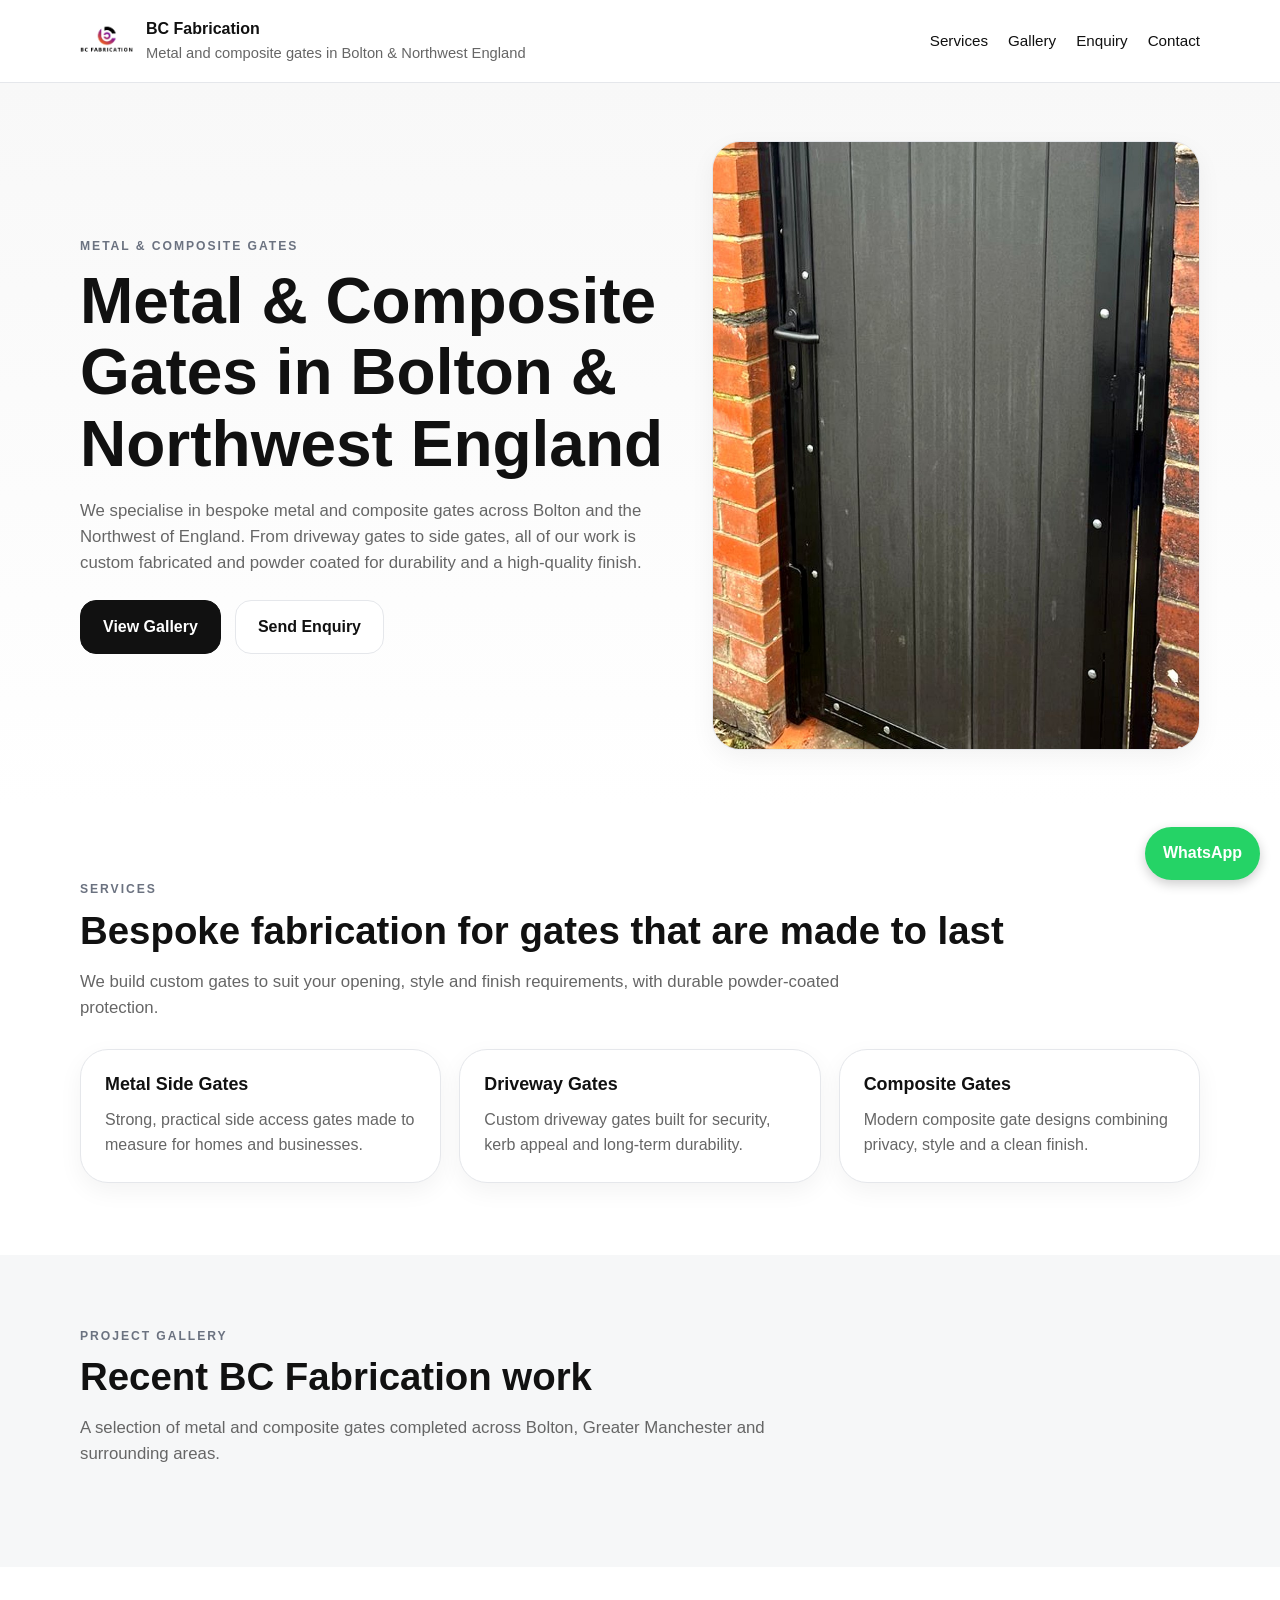
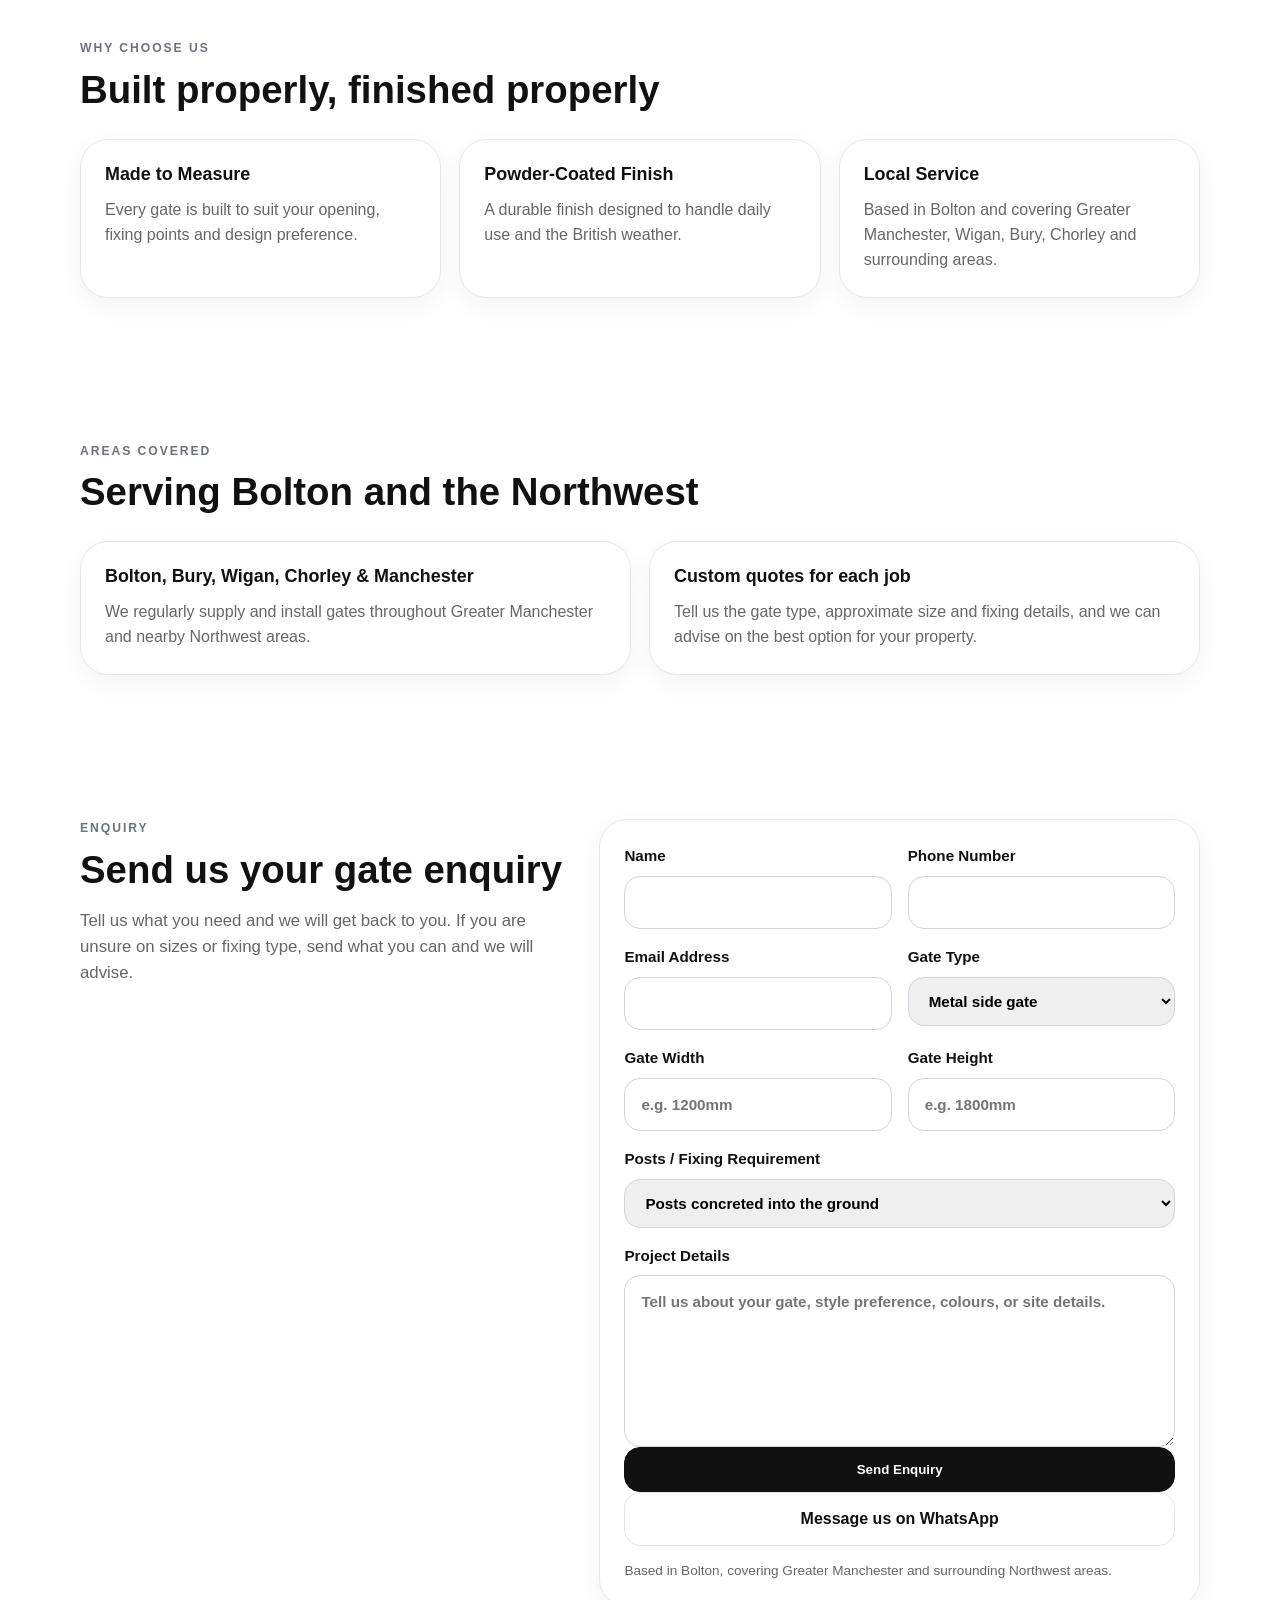
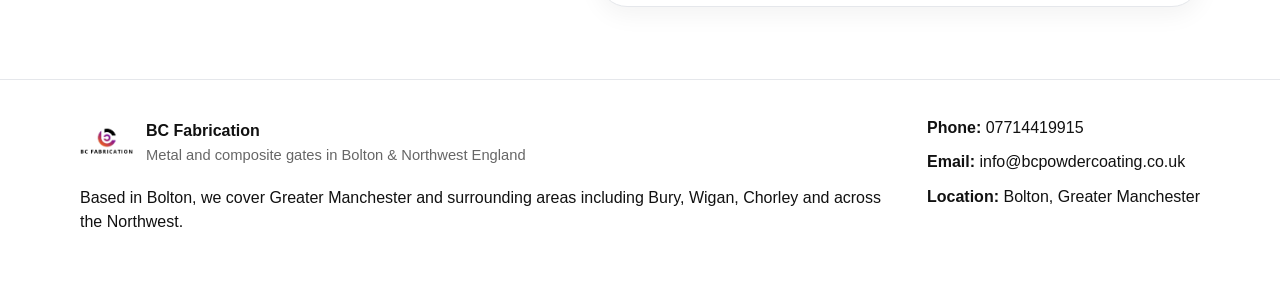
==== commit 89371eb8: "Update index.html" ====
--- a/index.html
+++ b/index.html
@@ -1,24 +1,27 @@
 <!doctype html>
 <html lang="en">
 <head>
-  <meta name="google-site-verification" content="Cmn-dmD35p4YEmpDcNXfQOdMS09CkMtO0Z_Y85QKth4" />
+  <meta name="google-site-verification" content="Cmn-dmD35p4YEmpDcNXfQOdMS09CkMtO0Z_Y85QKth4">
   <meta charset="utf-8">
   <meta name="viewport" content="width=device-width,initial-scale=1">
-<title>Metal & Composite Gates in Bolton | BC Fabrication</title>
-<meta name="description" content="Bespoke metal and composite gates in Bolton and across the Northwest. Custom fabrication, driveway gates, side gates and powder coating services.">
-<meta name="keywords" content="metal gates Bolton, composite gates Northwest, driveway gates Manchester, fabrication Bolton, powder coated gates UK">
+
+  <title>Metal & Composite Gates in Bolton | BC Fabrication</title>
+  <meta name="description" content="Bespoke metal and composite gates in Bolton and across the Northwest. Custom fabrication, driveway gates, side gates and powder coating services.">
+  <meta name="keywords" content="metal gates Bolton, composite gates Northwest, driveway gates Manchester, fabrication Bolton, powder coated gates UK">
+
   <link rel="stylesheet" href="styles.css">
 </head>
 <body>
   <header class="site-header">
     <div class="container nav">
-  <a class="brand" href="#top">
-  <img src="assets/logo.jpg" alt="BC Fabrication logo">
-  <div>
-    <strong>BC Fabrication</strong>
-    <span>Metal and composite gates in Bolton &amp; Northwest England</span>
-  </div>
-</a>
+      <a class="brand" href="#top">
+        <img src="assets/logo.jpg" alt="BC Fabrication logo">
+        <div>
+          <strong>BC Fabrication</strong>
+          <span>Metal and composite gates in Bolton &amp; Northwest England</span>
+        </div>
+      </a>
+
       <nav class="site-nav">
         <a href="#services">Services</a>
         <a href="#gallery">Gallery</a>
@@ -31,69 +34,140 @@
   <main id="top">
     <section class="hero">
       <div class="container hero-grid">
-        <div>
-         <p class="eyebrow">METAL &amp; COMPOSITE GATES</p>
-<h1>Metal &amp; Composite Gates in Bolton &amp; Northwest England</h1>
-<p class="lead">We specialise in bespoke metal and composite gates across Bolton and the Northwest of England. From driveway gates to side gates, all of our work is custom fabricated and powder coated for durability and a high-quality finish.</p>
-<div class="hero-actions">
-  <a class="btn btn-dark" href="#gallery">View Gallery</a>
-  <a class="btn btn-light" href="#enquiry">Send Enquiry</a>
-</div>
-        </div>
-<div class="hero-card">
-  <img id="heroImage" src="assets/gallery-01.jpg" alt="BC Fabrication featured gate">
-</div>
+        <div class="hero-copy">
+          <p class="eyebrow">METAL &amp; COMPOSITE GATES</p>
+          <h1>Metal &amp; Composite Gates in Bolton &amp; Northwest England</h1>
+          <p class="lead">
+            We specialise in bespoke metal and composite gates across Bolton and the Northwest of England.
+            From driveway gates to side gates, all of our work is custom fabricated and powder coated for
+            durability and a high-quality finish.
+          </p>
+
+          <div class="hero-actions">
+            <a class="btn btn-dark" href="#gallery">View Gallery</a>
+            <a class="btn btn-light" href="#enquiry">Send Enquiry</a>
+          </div>
+        </div>
+
+        <div class="hero-card">
+          <img src="assets/gallery-01.jpg" alt="BC Fabrication featured gate">
+        </div>
       </div>
     </section>
 
     <section id="services" class="section">
       <div class="container">
-        <p class="eyebrow" id="servicesEyebrow"></p>
-        <h2 id="servicesTitle"></h2>
-        <p class="section-intro" id="servicesText"></p>
-        <div class="cards three" id="servicesGrid"></div>
+        <p class="eyebrow">SERVICES</p>
+        <h2>Bespoke fabrication for gates that are made to last</h2>
+        <p class="section-intro">
+          We build custom gates to suit your opening, style and finish requirements, with durable powder-coated protection.
+        </p>
+
+        <div class="cards three">
+          <article class="card">
+            <h3>Metal Side Gates</h3>
+            <p>Strong, practical side access gates made to measure for homes and businesses.</p>
+          </article>
+
+          <article class="card">
+            <h3>Driveway Gates</h3>
+            <p>Custom driveway gates built for security, kerb appeal and long-term durability.</p>
+          </article>
+
+          <article class="card">
+            <h3>Composite Gates</h3>
+            <p>Modern composite gate designs combining privacy, style and a clean finish.</p>
+          </article>
+        </div>
       </div>
     </section>
 
     <section id="gallery" class="section section-alt">
       <div class="container">
-        <p class="eyebrow" id="galleryEyebrow"></p>
-        <h2 id="galleryTitle"></h2>
-        <p class="section-intro" id="galleryText"></p>
+        <p class="eyebrow">PROJECT GALLERY</p>
+        <h2>Recent BC Fabrication work</h2>
+        <p class="section-intro">
+          A selection of metal and composite gates completed across Bolton, Greater Manchester and surrounding areas.
+        </p>
+
         <div class="gallery" id="galleryGrid"></div>
       </div>
     </section>
 
     <section class="section">
       <div class="container">
-        <p class="eyebrow" id="aboutEyebrow"></p>
-        <h2 id="aboutTitle"></h2>
-        <div class="cards three" id="aboutGrid"></div>
+        <p class="eyebrow">WHY CHOOSE US</p>
+        <h2>Built properly, finished properly</h2>
+
+        <div class="cards three">
+          <article class="card">
+            <h3>Made to Measure</h3>
+            <p>Every gate is built to suit your opening, fixing points and design preference.</p>
+          </article>
+
+          <article class="card">
+            <h3>Powder-Coated Finish</h3>
+            <p>A durable finish designed to handle daily use and the British weather.</p>
+          </article>
+
+          <article class="card">
+            <h3>Local Service</h3>
+            <p>Based in Bolton and covering Greater Manchester, Wigan, Bury, Chorley and surrounding areas.</p>
+          </article>
+        </div>
       </div>
     </section>
 
     <section class="section">
       <div class="container">
-        <p class="eyebrow" id="seoEyebrow"></p>
-        <h2 id="seoTitle"></h2>
-        <div class="cards two" id="seoGrid"></div>
+        <p class="eyebrow">AREAS COVERED</p>
+        <h2>Serving Bolton and the Northwest</h2>
+
+        <div class="cards two">
+          <article class="card">
+            <h3>Bolton, Bury, Wigan, Chorley &amp; Manchester</h3>
+            <p>We regularly supply and install gates throughout Greater Manchester and nearby Northwest areas.</p>
+          </article>
+
+          <article class="card">
+            <h3>Custom quotes for each job</h3>
+            <p>Tell us the gate type, approximate size and fixing details, and we can advise on the best option for your property.</p>
+          </article>
+        </div>
       </div>
     </section>
 
     <section id="enquiry" class="section enquiry-section">
       <div class="container enquiry-grid">
         <div>
-          <p class="eyebrow" id="enquiryEyebrow"></p>
-          <h2 id="enquiryTitle"></h2>
-          <p class="section-intro" id="enquiryText"></p>
-        </div>
-        <form class="enquiry-form" name="gate-enquiry" method="POST" netlify>
+          <p class="eyebrow">ENQUIRY</p>
+          <h2>Send us your gate enquiry</h2>
+          <p class="section-intro">
+            Tell us what you need and we will get back to you. If you are unsure on sizes or fixing type, send what you can and we will advise.
+          </p>
+        </div>
+
+        <form class="enquiry-form" name="gate-enquiry" method="POST" data-netlify="true" netlify>
           <input type="hidden" name="form-name" value="gate-enquiry">
+
           <div class="field-grid">
-            <label>Name<input type="text" name="name" required></label>
-            <label>Phone Number<input type="tel" name="phone" required></label>
-            <label>Email Address<input type="email" name="email" required></label>
-            <label>Gate Type
+            <label>
+              Name
+              <input type="text" name="name" required>
+            </label>
+
+            <label>
+              Phone Number
+              <input type="tel" name="phone" required>
+            </label>
+
+            <label>
+              Email Address
+              <input type="email" name="email" required>
+            </label>
+
+            <label>
+              Gate Type
               <select name="gate_type">
                 <option>Metal side gate</option>
                 <option>Composite side gate</option>
@@ -102,9 +176,19 @@
                 <option>Not sure yet</option>
               </select>
             </label>
-            <label>Gate Width<input type="text" name="width" placeholder="e.g. 1200mm"></label>
-            <label>Gate Height<input type="text" name="height" placeholder="e.g. 1800mm"></label>
-            <label class="full">Posts / Fixing Requirement
+
+            <label>
+              Gate Width
+              <input type="text" name="width" placeholder="e.g. 1200mm">
+            </label>
+
+            <label>
+              Gate Height
+              <input type="text" name="height" placeholder="e.g. 1800mm">
+            </label>
+
+            <label class="full">
+              Posts / Fixing Requirement
               <select name="fixing">
                 <option>Posts concreted into the ground</option>
                 <option>Fixed to existing concrete posts</option>
@@ -112,17 +196,27 @@
                 <option>Not sure - need advice</option>
               </select>
             </label>
-            <label class="full">Project Details
+
+            <label class="full">
+              Project Details
               <textarea name="details" rows="6" placeholder="Tell us about your gate, style preference, colours, or site details."></textarea>
             </label>
           </div>
-          <button class="btn btn-dark wide" type="submit" id="enquiryButton"></button>
-          <a href="https://wa.me/447714419915?text=Hi%20I%20would%20like%20a%20quote%20for%20a%20gate" 
-   class="btn btn-light wide" 
-   target="_blank">
-  Message us on WhatsApp
-</a>
-          <p class="fine-print" id="enquiryNotes"></p>
+
+          <button class="btn btn-dark wide" type="submit">Send Enquiry</button>
+
+          <a
+            href="https://wa.me/447714419915?text=Hi%20I%20would%20like%20a%20quote%20for%20a%20gate"
+            class="btn btn-light wide"
+            target="_blank"
+            rel="noopener noreferrer"
+          >
+            Message us on WhatsApp
+          </a>
+
+          <p class="fine-print">
+            Based in Bolton, covering Greater Manchester and surrounding Northwest areas.
+          </p>
         </form>
       </div>
     </section>
@@ -134,26 +228,34 @@
         <div class="brand footer-brand">
           <img src="assets/logo.jpg" alt="BC Fabrication logo">
           <div>
-            <strong id="footerBrand"></strong>
-        <span>Metal and composite gates in Bolton &amp; Northwest England</span>
+            <strong>BC Fabrication</strong>
+            <span>Metal and composite gates in Bolton &amp; Northwest England</span>
           </div>
         </div>
-      <p>Based in Bolton, we cover Greater Manchester and surrounding areas including Bury, Wigan, Chorley and across the Northwest.</p>
-      </div>
+
+        <p>
+          Based in Bolton, we cover Greater Manchester and surrounding areas including Bury, Wigan,
+          Chorley and across the Northwest.
+        </p>
+      </div>
+
       <div class="contact-list">
-<p><strong>Phone:</strong> <a href="tel:07714419915">07714419915</a></p>
-<p><strong>Email:</strong> <a href="mailto:info@bcpowdercoating.co.uk">info@bcpowdercoating.co.uk</a></p>
-<p><strong>Location:</strong> <span>Bolton, Greater Manchester</span></p>
+        <p><strong>Phone:</strong> <a href="tel:07714419915">07714419915</a></p>
+        <p><strong>Email:</strong> <a href="mailto:info@bcpowdercoating.co.uk">info@bcpowdercoating.co.uk</a></p>
+        <p><strong>Location:</strong> <span>Bolton, Greater Manchester</span></p>
       </div>
     </div>
   </footer>
 
+  <a
+    href="https://wa.me/447714419915?text=Hi%20I%20would%20like%20a%20quote%20for%20a%20gate"
+    class="whatsapp-float"
+    target="_blank"
+    rel="noopener noreferrer"
+  >
+    WhatsApp
+  </a>
+
   <script src="app.js"></script>
-  <script src="https://identity.netlify.com/v1/netlify-identity-widget.js"></script>
-  <a href="https://wa.me/447714419915?text=Hi%20I%20would%20like%20a%20quote%20for%20a%20gate" 
-   class="whatsapp-float" 
-   target="_blank">
-  WhatsApp
-</a>
 </body>
 </html>
--- a/styles.css
+++ b/styles.css
@@ -6,11 +6,8 @@
   --soft:#f6f7f8;
   --dark:#111111;
 }
-
 *{box-sizing:border-box}
-
 html{scroll-behavior:smooth}
-
 body{
   margin:0;
   font-family:Arial,Helvetica,sans-serif;
@@ -18,22 +15,9 @@
   background:var(--bg);
   line-height:1.55;
 }
-
-img{
-  max-width:100%;
-  display:block;
-}
-
-a{
-  color:inherit;
-  text-decoration:none;
-}
-
-.container{
-  width:min(1120px,calc(100% - 32px));
-  margin:0 auto;
-}
-
+img{max-width:100%;display:block}
+a{color:inherit;text-decoration:none}
+.container{width:min(1120px,calc(100% - 32px));margin:0 auto}
 .site-header{
   position:sticky;
   top:0;
@@ -42,61 +26,23 @@
   backdrop-filter:blur(8px);
   border-bottom:1px solid var(--line);
 }
-
-.nav{
-  display:flex;
-  align-items:center;
-  justify-content:space-between;
-  padding:14px 0;
-  gap:24px;
-}
-
-.brand{
-  display:flex;
-  align-items:center;
-  gap:12px;
-}
-
-.brand img{
-  width:54px;
-  height:54px;
-  object-fit:cover;
-  border-radius:12px;
-}
-
-.brand strong{
-  display:block;
-  font-size:1rem;
-}
-
-.brand span{
-  display:block;
-  font-size:.92rem;
-  color:var(--muted);
-}
-
-.site-nav{
-  display:flex;
-  gap:20px;
-  flex-wrap:wrap;
-}
-
-.site-nav a{
-  font-size:.95rem;
-}
-
+.nav{display:flex;align-items:center;justify-content:space-between;padding:14px 0;gap:24px}
+.brand{display:flex;align-items:center;gap:12px}
+.brand img{width:54px;height:54px;object-fit:cover;border-radius:12px}
+.brand strong{display:block;font-size:1rem}
+.brand span{display:block;font-size:.92rem;color:var(--muted)}
+.site-nav{display:flex;gap:20px;flex-wrap:wrap}
+.site-nav a{font-size:.95rem}
 .hero{
   padding:58px 0;
   background:linear-gradient(180deg,#f8f8f8 0%,#ffffff 100%);
 }
-
 .hero-grid{
   display:grid;
   grid-template-columns:1.1fr .9fr;
   gap:36px;
   align-items:center;
 }
-
 .eyebrow{
   margin:0 0 10px;
   text-transform:uppercase;
@@ -105,121 +51,49 @@
   font-weight:700;
   color:#6b7280;
 }
-
-h1,h2,h3{
-  line-height:1.12;
-  margin:0 0 14px;
-}
-
-h1{
-  font-size:clamp(2.4rem,5vw,4.2rem);
-}
-
-h2{
-  font-size:clamp(1.8rem,3vw,2.8rem);
-}
-
-h3{
-  font-size:1.12rem;
-}
-
-.lead,
-.section-intro{
-  font-size:1.05rem;
-  color:var(--muted);
-  max-width:760px;
-}
-
-.hero-actions{
-  display:flex;
-  gap:14px;
-  flex-wrap:wrap;
-  margin-top:24px;
-}
-
+h1,h2,h3{line-height:1.12;margin:0 0 14px}
+h1{font-size:clamp(2.4rem,5vw,4.2rem)}
+h2{font-size:clamp(1.8rem,3vw,2.8rem)}
+h3{font-size:1.12rem}
+.lead,.section-intro{font-size:1.05rem;color:var(--muted);max-width:760px}
+.hero-actions{display:flex;gap:14px;flex-wrap:wrap;margin-top:24px}
 .btn{
-  display:inline-flex;
-  align-items:center;
-  justify-content:center;
-  padding:14px 22px;
-  border-radius:16px;
-  font-weight:700;
-  border:1px solid var(--line);
+  display:inline-flex;align-items:center;justify-content:center;
+  padding:14px 22px;border-radius:16px;font-weight:700;border:1px solid var(--line);
   cursor:pointer;
 }
-
-.btn-dark{
-  background:var(--dark);
-  color:#fff;
-  border-color:var(--dark);
-}
-
-.btn-light{
-  background:#fff;
-}
-
-.btn.wide{
-  width:100%;
-}
-
-.hero-card,
-.card,
-.enquiry-form{
+.btn-dark{background:var(--dark);color:#fff;border-color:var(--dark)}
+.btn-light{background:#fff}
+.btn.wide{width:100%}
+.hero-card,.card,.enquiry-form{
   border:1px solid var(--line);
   border-radius:28px;
   background:#fff;
   box-shadow:0 8px 24px rgba(0,0,0,.05);
 }
-
-.hero-card{
-  overflow:hidden;
-  padding:0;
-}
-
+.hero-card{overflow:hidden}
 .hero-card img{
   width:100%;
-  height:auto;
-  display:block;
+  aspect-ratio:4/5;
+  object-fit:cover;
 }
-
-.section{
-  padding:72px 0;
-}
-
-.section-alt{
-  background:var(--soft);
-}
-
+.section{padding:72px 0}
+.section-alt{background:var(--soft)}
 .cards{
   display:grid;
   gap:18px;
   margin-top:28px;
 }
-
-.cards.three{
-  grid-template-columns:repeat(3,1fr);
-}
-
-.cards.two{
-  grid-template-columns:repeat(2,1fr);
-}
-
-.card{
-  padding:24px;
-}
-
-.card p{
-  margin:0;
-  color:var(--muted);
-}
-
+.cards.three{grid-template-columns:repeat(3,1fr)}
+.cards.two{grid-template-columns:repeat(2,1fr)}
+.card{padding:24px}
+.card p{margin:0;color:var(--muted)}
 .gallery{
   display:grid;
   grid-template-columns:repeat(3,1fr);
   gap:18px;
   margin-top:28px;
 }
-
 .gallery-card{
   overflow:hidden;
   border:1px solid var(--line);
@@ -227,43 +101,28 @@
   background:#fff;
   box-shadow:0 8px 24px rgba(0,0,0,.05);
 }
-
 .gallery-card img{
   width:100%;
-  height:auto;
-  display:block;
+  aspect-ratio:4/3;
+  object-fit:cover;
 }
-
-.gallery-copy{
-  padding:18px;
-}
-
-.gallery-copy p{
-  margin:0;
-  color:var(--muted);
-}
-
+.gallery-copy{padding:18px}
+.gallery-copy p{margin:0;color:var(--muted)}
 .enquiry-section{
   background:#ffffff;
 }
-
 .enquiry-grid{
   display:grid;
   grid-template-columns:.9fr 1.1fr;
   gap:28px;
   align-items:start;
 }
-
-.enquiry-form{
-  padding:24px;
-}
-
+.enquiry-form{padding:24px}
 .field-grid{
   display:grid;
   grid-template-columns:repeat(2,1fr);
   gap:16px;
 }
-
 label{
   display:flex;
   flex-direction:column;
@@ -271,77 +130,42 @@
   font-weight:700;
   font-size:.95rem;
 }
-
-input,
-select,
-textarea{
+input,select,textarea{
   width:100%;
   padding:14px 16px;
   border-radius:16px;
   border:1px solid #d1d5db;
   font:inherit;
 }
-
-.full{
-  grid-column:1/-1;
-}
-
-.fine-print{
-  font-size:.85rem;
-  color:var(--muted);
-  margin:14px 0 0;
-}
-
+.full{grid-column:1/-1}
+.fine-print{font-size:.85rem;color:var(--muted);margin:14px 0 0}
 .site-footer{
   border-top:1px solid var(--line);
   padding:36px 0;
   background:#fff;
 }
-
 .footer-grid{
   display:grid;
   grid-template-columns:1fr auto;
   gap:24px;
   align-items:start;
 }
-
-.footer-brand{
-  margin-bottom:12px;
+.footer-brand{margin-bottom:12px}
+.contact-list p{margin:0 0 10px}
+@media (max-width: 920px){
+  .hero-grid,.enquiry-grid,.cards.three,.cards.two,.gallery,.footer-grid{grid-template-columns:1fr}
+  .site-nav{display:none}
 }
-
-.contact-list p{
-  margin:0 0 10px;
+.whatsapp-float {
+  position: fixed;
+  bottom: 20px;
+  right: 20px;
+  background: #25D366;
+  color: white;
+  padding: 14px 18px;
+  border-radius: 50px;
+  font-weight: bold;
+  box-shadow: 0 4px 12px rgba(0,0,0,0.2);
+  z-index: 999;
+  text-decoration: none;
 }
-
-.whatsapp-float{
-  position:fixed;
-  bottom:20px;
-  right:20px;
-  background:#25D366;
-  color:white;
-  padding:14px 18px;
-  border-radius:50px;
-  font-weight:bold;
-  box-shadow:0 4px 12px rgba(0,0,0,0.2);
-  z-index:999;
-  text-decoration:none;
-}
-
-@media (max-width: 920px){
-  .hero-grid,
-  .enquiry-grid,
-  .cards.three,
-  .cards.two,
-  .gallery,
-  .footer-grid{
-    grid-template-columns:1fr;
-  }
-
-  .site-nav{
-    display:none;
-  }
-
-  .field-grid{
-    grid-template-columns:1fr;
-  }
-}
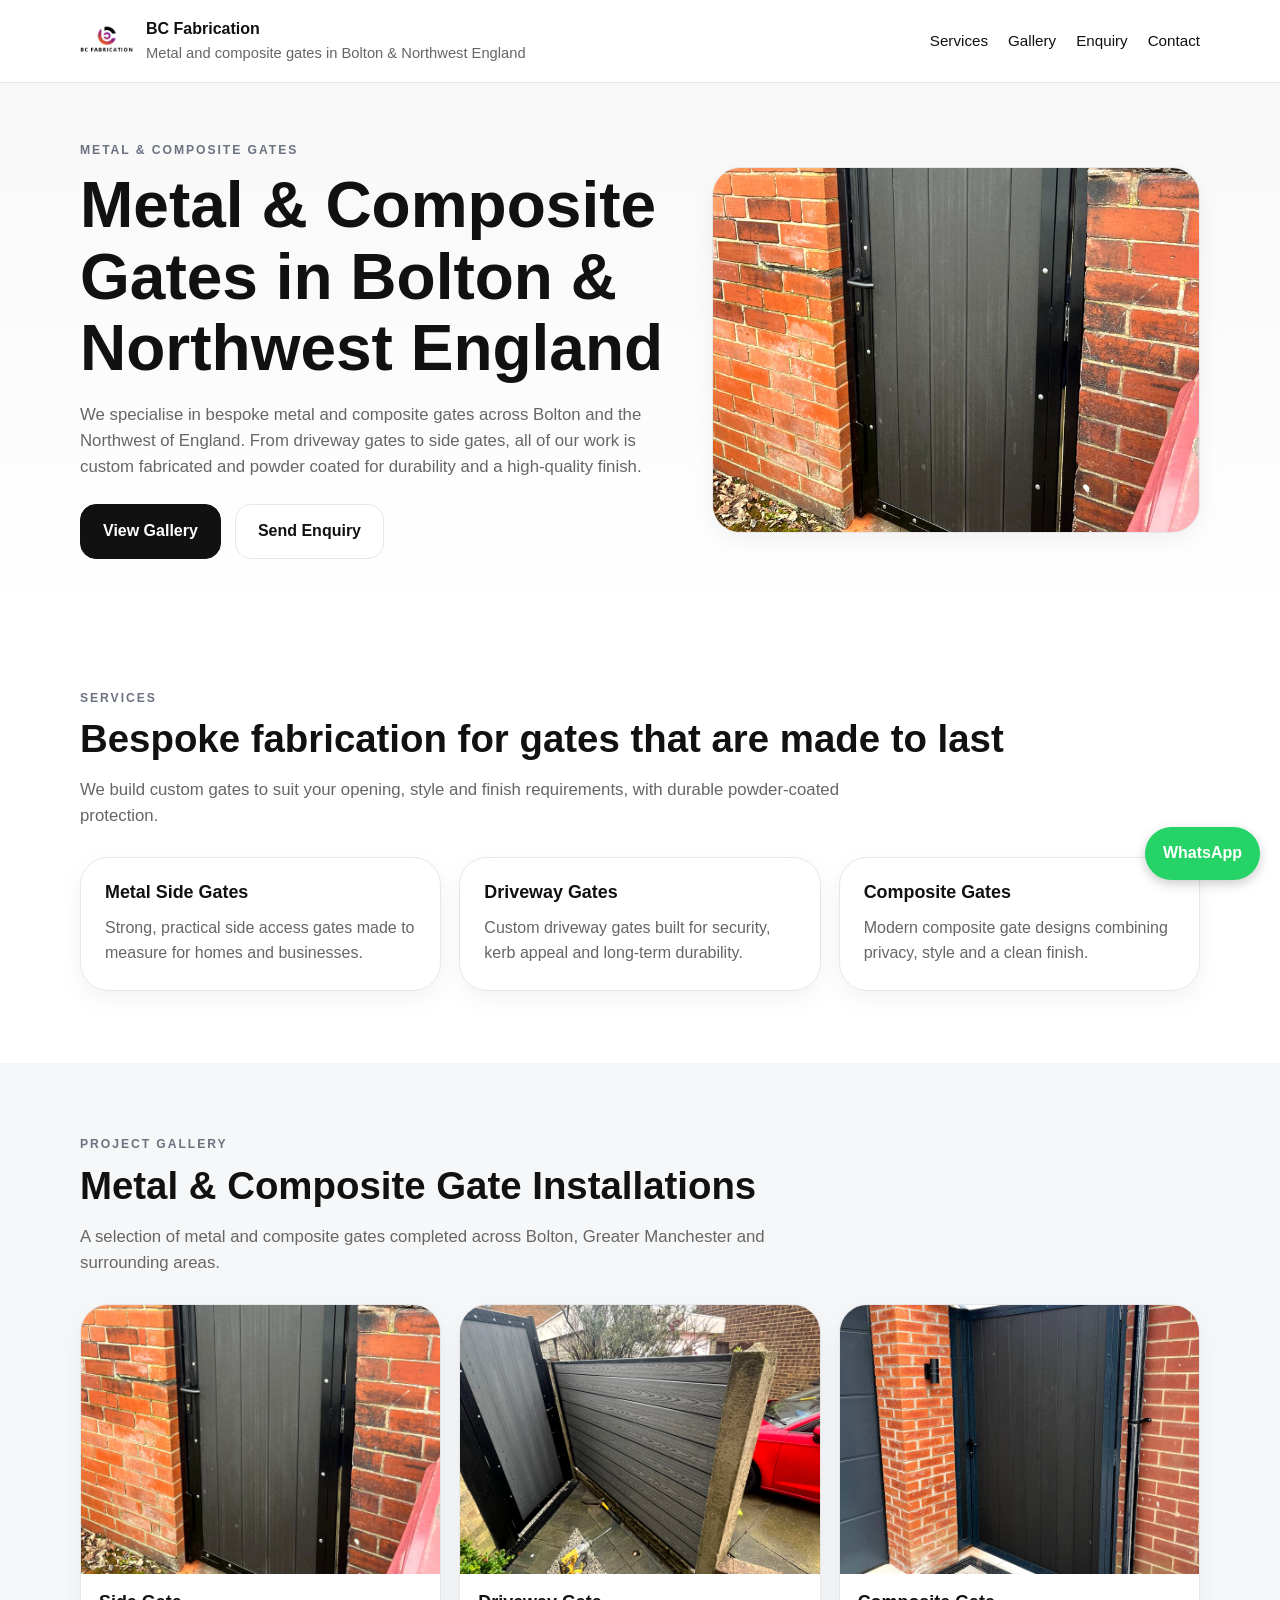
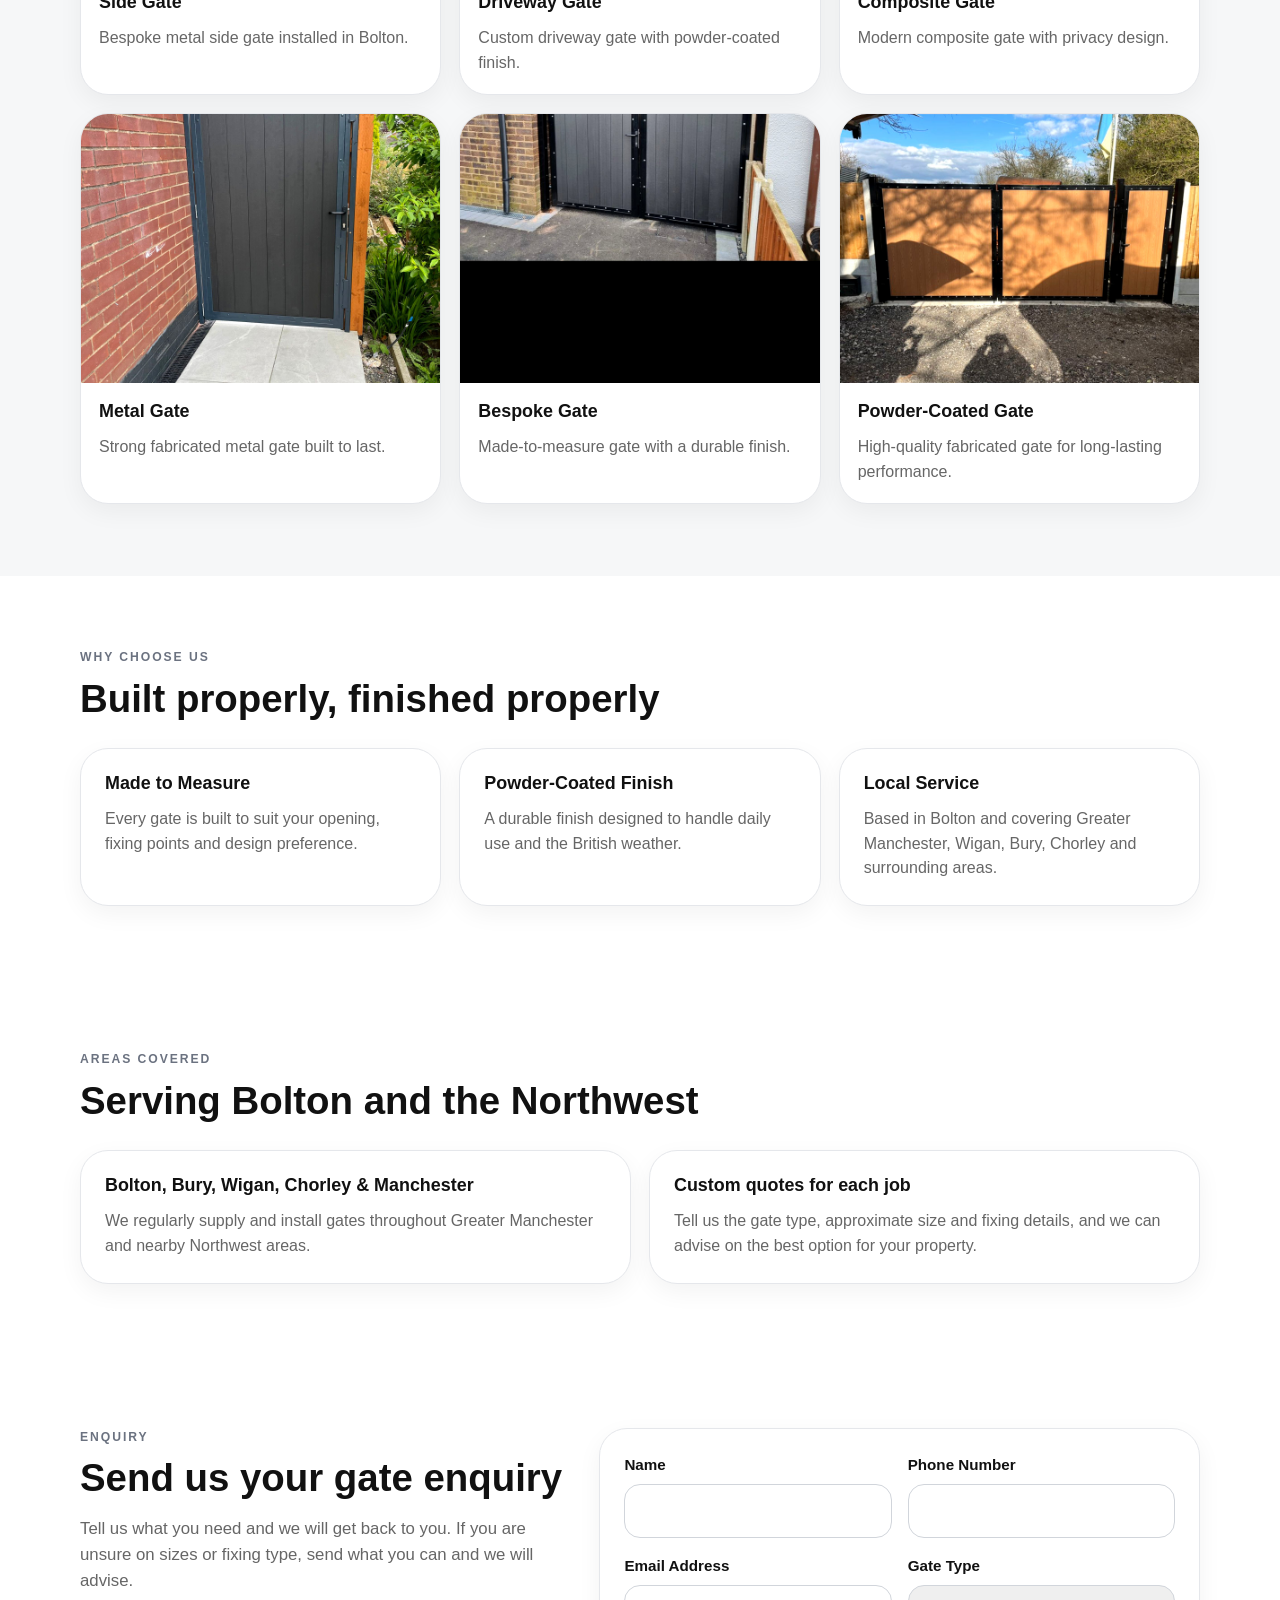
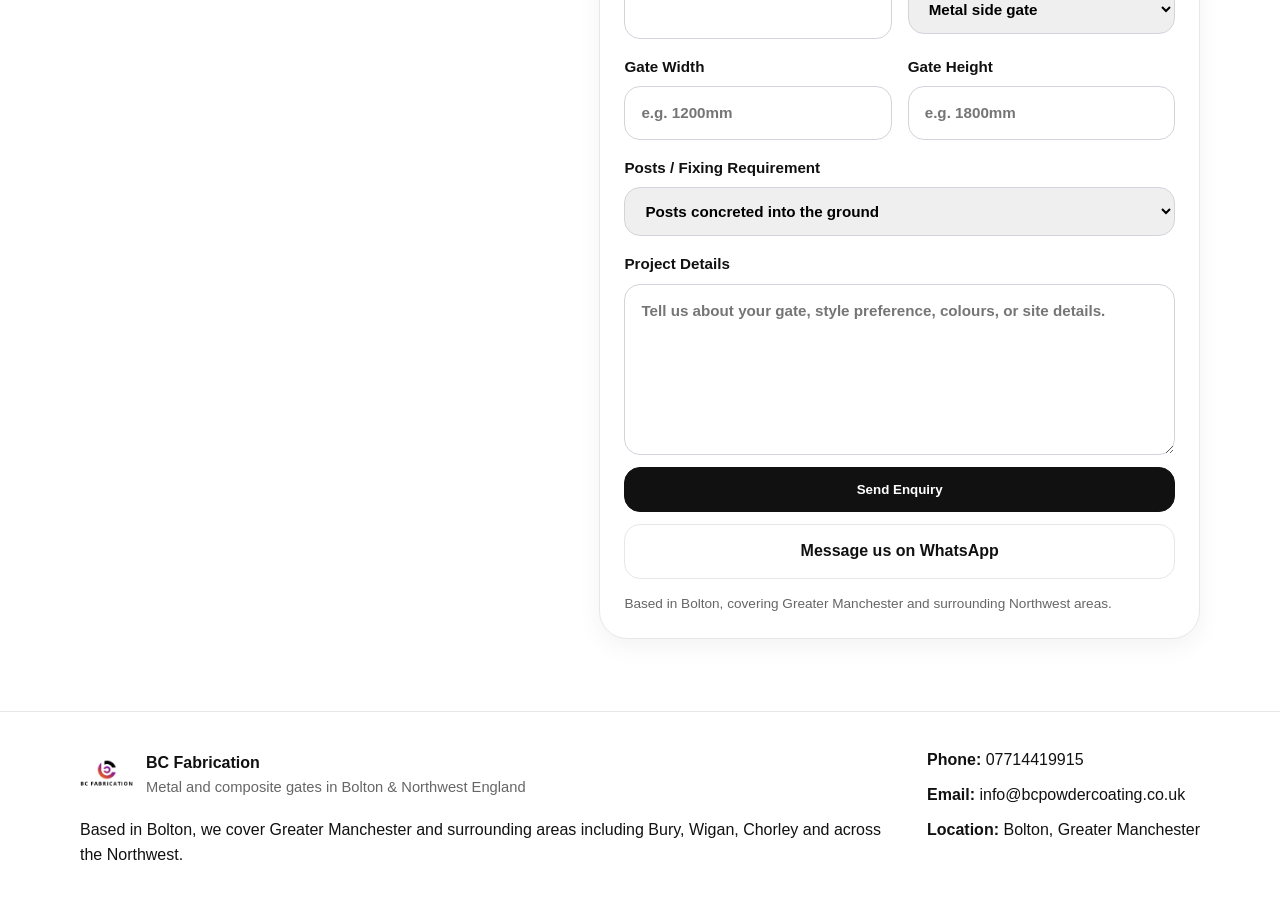
==== commit 9258c6fc: "Update index.html" ====
--- a/index.html
+++ b/index.html
@@ -85,7 +85,7 @@
     <section id="gallery" class="section section-alt">
       <div class="container">
         <p class="eyebrow">PROJECT GALLERY</p>
-        <h2>Recent BC Fabrication work</h2>
+      <h2>Metal & Composite Gate Installations</h2>
         <p class="section-intro">
           A selection of metal and composite gates completed across Bolton, Greater Manchester and surrounding areas.
         </p>
--- a/styles.css
+++ b/styles.css
@@ -6,8 +6,15 @@
   --soft:#f6f7f8;
   --dark:#111111;
 }
-*{box-sizing:border-box}
-html{scroll-behavior:smooth}
+
+*{
+  box-sizing:border-box;
+}
+
+html{
+  scroll-behavior:smooth;
+}
+
 body{
   margin:0;
   font-family:Arial,Helvetica,sans-serif;
@@ -15,9 +22,22 @@
   background:var(--bg);
   line-height:1.55;
 }
-img{max-width:100%;display:block}
-a{color:inherit;text-decoration:none}
-.container{width:min(1120px,calc(100% - 32px));margin:0 auto}
+
+img{
+  max-width:100%;
+  display:block;
+}
+
+a{
+  color:inherit;
+  text-decoration:none;
+}
+
+.container{
+  width:min(1120px,calc(100% - 32px));
+  margin:0 auto;
+}
+
 .site-header{
   position:sticky;
   top:0;
@@ -26,23 +46,61 @@
   backdrop-filter:blur(8px);
   border-bottom:1px solid var(--line);
 }
-.nav{display:flex;align-items:center;justify-content:space-between;padding:14px 0;gap:24px}
-.brand{display:flex;align-items:center;gap:12px}
-.brand img{width:54px;height:54px;object-fit:cover;border-radius:12px}
-.brand strong{display:block;font-size:1rem}
-.brand span{display:block;font-size:.92rem;color:var(--muted)}
-.site-nav{display:flex;gap:20px;flex-wrap:wrap}
-.site-nav a{font-size:.95rem}
+
+.nav{
+  display:flex;
+  align-items:center;
+  justify-content:space-between;
+  padding:14px 0;
+  gap:24px;
+}
+
+.brand{
+  display:flex;
+  align-items:center;
+  gap:12px;
+}
+
+.brand img{
+  width:54px;
+  height:54px;
+  object-fit:cover;
+  border-radius:12px;
+}
+
+.brand strong{
+  display:block;
+  font-size:1rem;
+}
+
+.brand span{
+  display:block;
+  font-size:.92rem;
+  color:var(--muted);
+}
+
+.site-nav{
+  display:flex;
+  gap:20px;
+  flex-wrap:wrap;
+}
+
+.site-nav a{
+  font-size:.95rem;
+}
+
 .hero{
   padding:58px 0;
   background:linear-gradient(180deg,#f8f8f8 0%,#ffffff 100%);
 }
+
 .hero-grid{
   display:grid;
   grid-template-columns:1.1fr .9fr;
   gap:36px;
   align-items:center;
 }
+
 .eyebrow{
   margin:0 0 10px;
   text-transform:uppercase;
@@ -51,78 +109,168 @@
   font-weight:700;
   color:#6b7280;
 }
-h1,h2,h3{line-height:1.12;margin:0 0 14px}
-h1{font-size:clamp(2.4rem,5vw,4.2rem)}
-h2{font-size:clamp(1.8rem,3vw,2.8rem)}
-h3{font-size:1.12rem}
-.lead,.section-intro{font-size:1.05rem;color:var(--muted);max-width:760px}
-.hero-actions{display:flex;gap:14px;flex-wrap:wrap;margin-top:24px}
+
+h1,h2,h3{
+  line-height:1.12;
+  margin:0 0 14px;
+}
+
+h1{
+  font-size:clamp(2.4rem,5vw,4.2rem);
+}
+
+h2{
+  font-size:clamp(1.8rem,3vw,2.8rem);
+}
+
+h3{
+  font-size:1.12rem;
+}
+
+.lead,
+.section-intro{
+  font-size:1.05rem;
+  color:var(--muted);
+  max-width:760px;
+}
+
+.hero-actions{
+  display:flex;
+  gap:14px;
+  flex-wrap:wrap;
+  margin-top:24px;
+}
+
 .btn{
-  display:inline-flex;align-items:center;justify-content:center;
-  padding:14px 22px;border-radius:16px;font-weight:700;border:1px solid var(--line);
+  display:inline-flex;
+  align-items:center;
+  justify-content:center;
+  padding:14px 22px;
+  border-radius:16px;
+  font-weight:700;
+  border:1px solid var(--line);
   cursor:pointer;
-}
-.btn-dark{background:var(--dark);color:#fff;border-color:var(--dark)}
-.btn-light{background:#fff}
-.btn.wide{width:100%}
-.hero-card,.card,.enquiry-form{
+  transition:.2s ease;
+}
+
+.btn:hover{
+  transform:translateY(-1px);
+}
+
+.btn-dark{
+  background:var(--dark);
+  color:#fff;
+  border-color:var(--dark);
+}
+
+.btn-light{
+  background:#fff;
+}
+
+.btn.wide{
+  width:100%;
+  margin-top:12px;
+}
+
+.hero-card,
+.card,
+.enquiry-form,
+.gallery-card{
   border:1px solid var(--line);
   border-radius:28px;
   background:#fff;
   box-shadow:0 8px 24px rgba(0,0,0,.05);
 }
-.hero-card{overflow:hidden}
+
+.hero-card{
+  overflow:hidden;
+}
+
 .hero-card img{
   width:100%;
-  aspect-ratio:4/5;
-  object-fit:cover;
-}
-.section{padding:72px 0}
-.section-alt{background:var(--soft)}
+  height:auto;
+  display:block;
+}
+
+.section{
+  padding:72px 0;
+}
+
+.section-alt{
+  background:var(--soft);
+}
+
 .cards{
   display:grid;
   gap:18px;
   margin-top:28px;
 }
-.cards.three{grid-template-columns:repeat(3,1fr)}
-.cards.two{grid-template-columns:repeat(2,1fr)}
-.card{padding:24px}
-.card p{margin:0;color:var(--muted)}
+
+.cards.three{
+  grid-template-columns:repeat(3,1fr);
+}
+
+.cards.two{
+  grid-template-columns:repeat(2,1fr);
+}
+
+.card{
+  padding:24px;
+}
+
+.card p{
+  margin:0;
+  color:var(--muted);
+}
+
 .gallery{
   display:grid;
   grid-template-columns:repeat(3,1fr);
   gap:18px;
   margin-top:28px;
 }
+
 .gallery-card{
   overflow:hidden;
-  border:1px solid var(--line);
-  border-radius:28px;
-  background:#fff;
-  box-shadow:0 8px 24px rgba(0,0,0,.05);
-}
+}
+
 .gallery-card img{
   width:100%;
-  aspect-ratio:4/3;
-  object-fit:cover;
-}
-.gallery-copy{padding:18px}
-.gallery-copy p{margin:0;color:var(--muted)}
+  height:auto;
+  display:block;
+  background:#f3f4f6;
+}
+
+.gallery-copy{
+  padding:18px;
+}
+
+.gallery-copy p{
+  margin:0;
+  color:var(--muted);
+}
+
 .enquiry-section{
   background:#ffffff;
 }
+
 .enquiry-grid{
   display:grid;
   grid-template-columns:.9fr 1.1fr;
   gap:28px;
   align-items:start;
 }
-.enquiry-form{padding:24px}
+
+.enquiry-form{
+  padding:24px;
+}
+
 .field-grid{
   display:grid;
   grid-template-columns:repeat(2,1fr);
   gap:16px;
 }
+
 label{
   display:flex;
   flex-direction:column;
@@ -130,42 +278,81 @@
   font-weight:700;
   font-size:.95rem;
 }
-input,select,textarea{
+
+input,
+select,
+textarea{
   width:100%;
   padding:14px 16px;
   border-radius:16px;
   border:1px solid #d1d5db;
   font:inherit;
 }
-.full{grid-column:1/-1}
-.fine-print{font-size:.85rem;color:var(--muted);margin:14px 0 0}
+
+textarea{
+  resize:vertical;
+}
+
+.full{
+  grid-column:1/-1;
+}
+
+.fine-print{
+  font-size:.85rem;
+  color:var(--muted);
+  margin:14px 0 0;
+}
+
 .site-footer{
   border-top:1px solid var(--line);
   padding:36px 0;
   background:#fff;
 }
+
 .footer-grid{
   display:grid;
   grid-template-columns:1fr auto;
   gap:24px;
   align-items:start;
 }
-.footer-brand{margin-bottom:12px}
-.contact-list p{margin:0 0 10px}
+
+.footer-brand{
+  margin-bottom:12px;
+}
+
+.contact-list p{
+  margin:0 0 10px;
+}
+
+.whatsapp-float{
+  position:fixed;
+  bottom:20px;
+  right:20px;
+  background:#25D366;
+  color:white;
+  padding:14px 18px;
+  border-radius:50px;
+  font-weight:bold;
+  box-shadow:0 4px 12px rgba(0,0,0,0.2);
+  z-index:999;
+  text-decoration:none;
+}
+
 @media (max-width: 920px){
-  .hero-grid,.enquiry-grid,.cards.three,.cards.two,.gallery,.footer-grid{grid-template-columns:1fr}
-  .site-nav{display:none}
-}
-.whatsapp-float {
-  position: fixed;
-  bottom: 20px;
-  right: 20px;
-  background: #25D366;
-  color: white;
-  padding: 14px 18px;
-  border-radius: 50px;
-  font-weight: bold;
-  box-shadow: 0 4px 12px rgba(0,0,0,0.2);
-  z-index: 999;
-  text-decoration: none;
-}
+  .hero-grid,
+  .enquiry-grid,
+  .cards.three,
+  .cards.two,
+  .gallery,
+  .footer-grid{
+    grid-template-columns:1fr;
+  }
+
+  .site-nav{
+    display:none;
+  }
+
+  .field-grid{
+    grid-template-columns:1fr;
+  }
+}
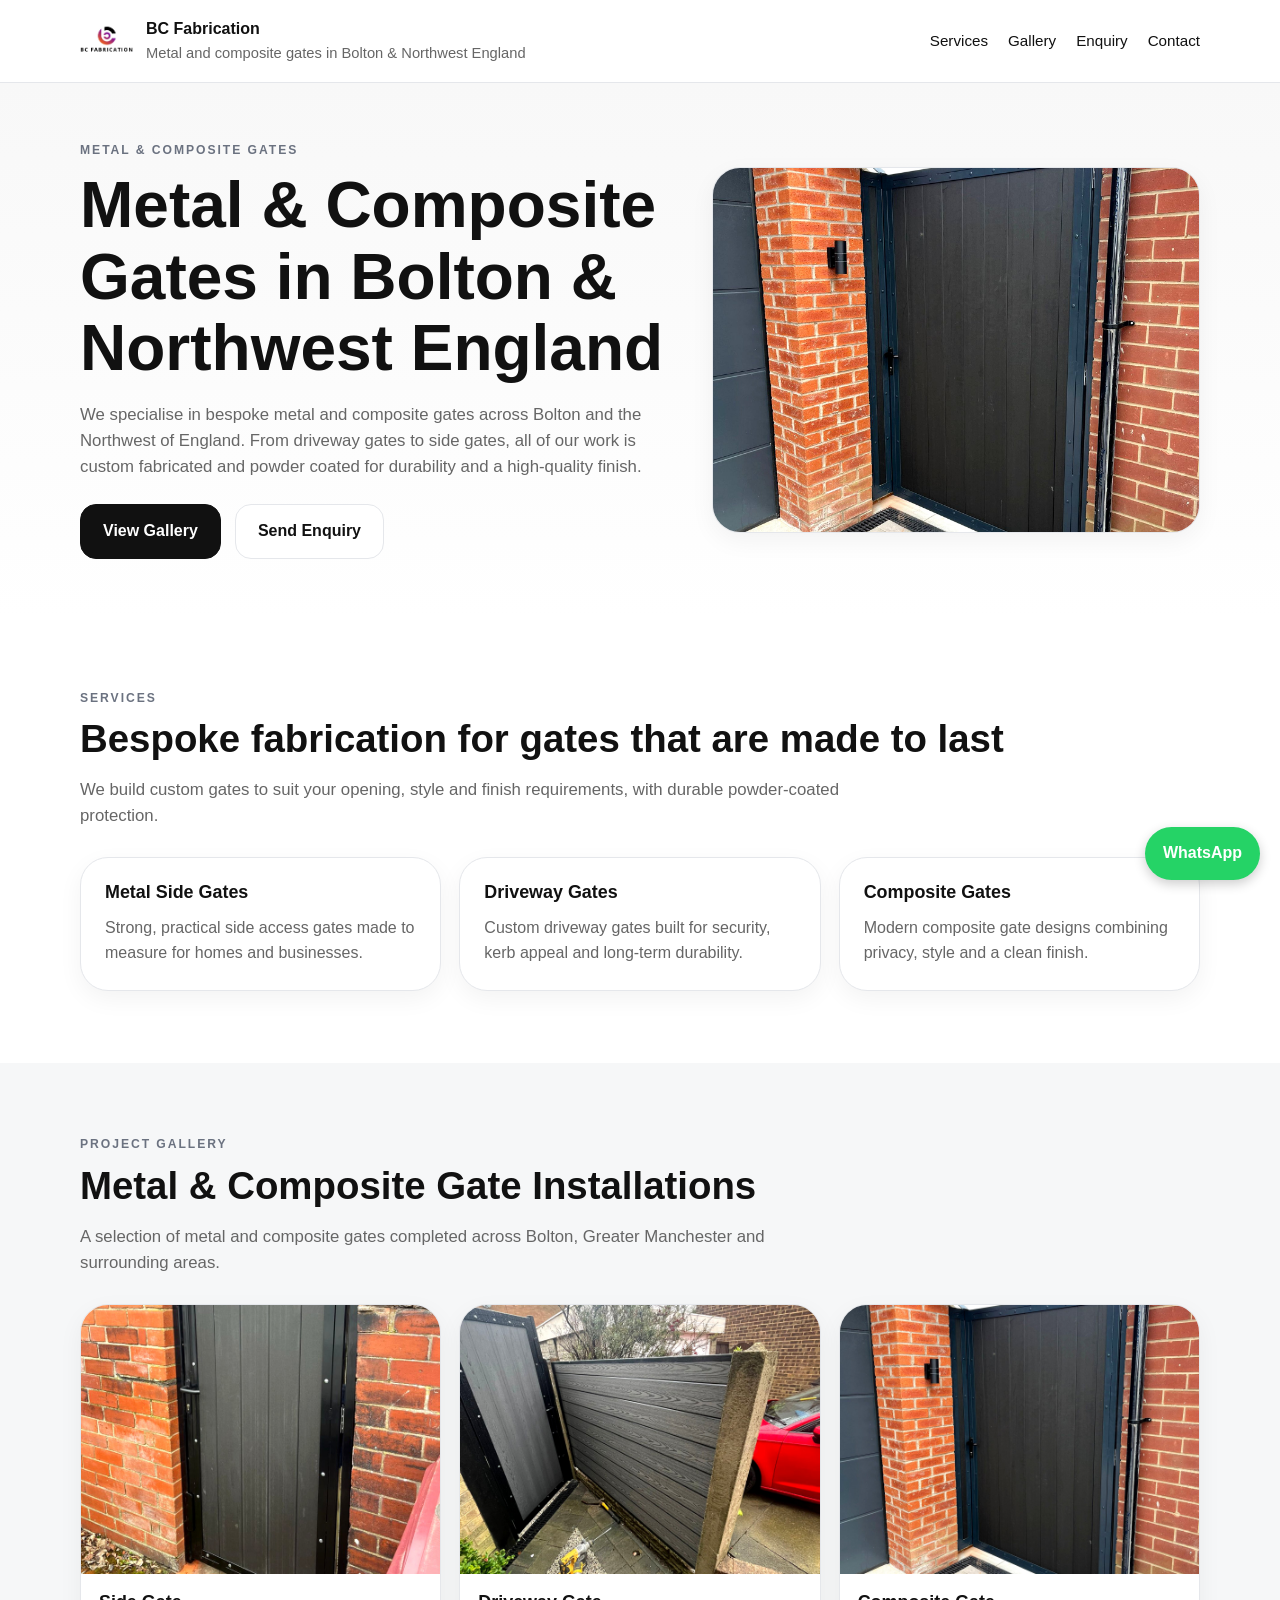
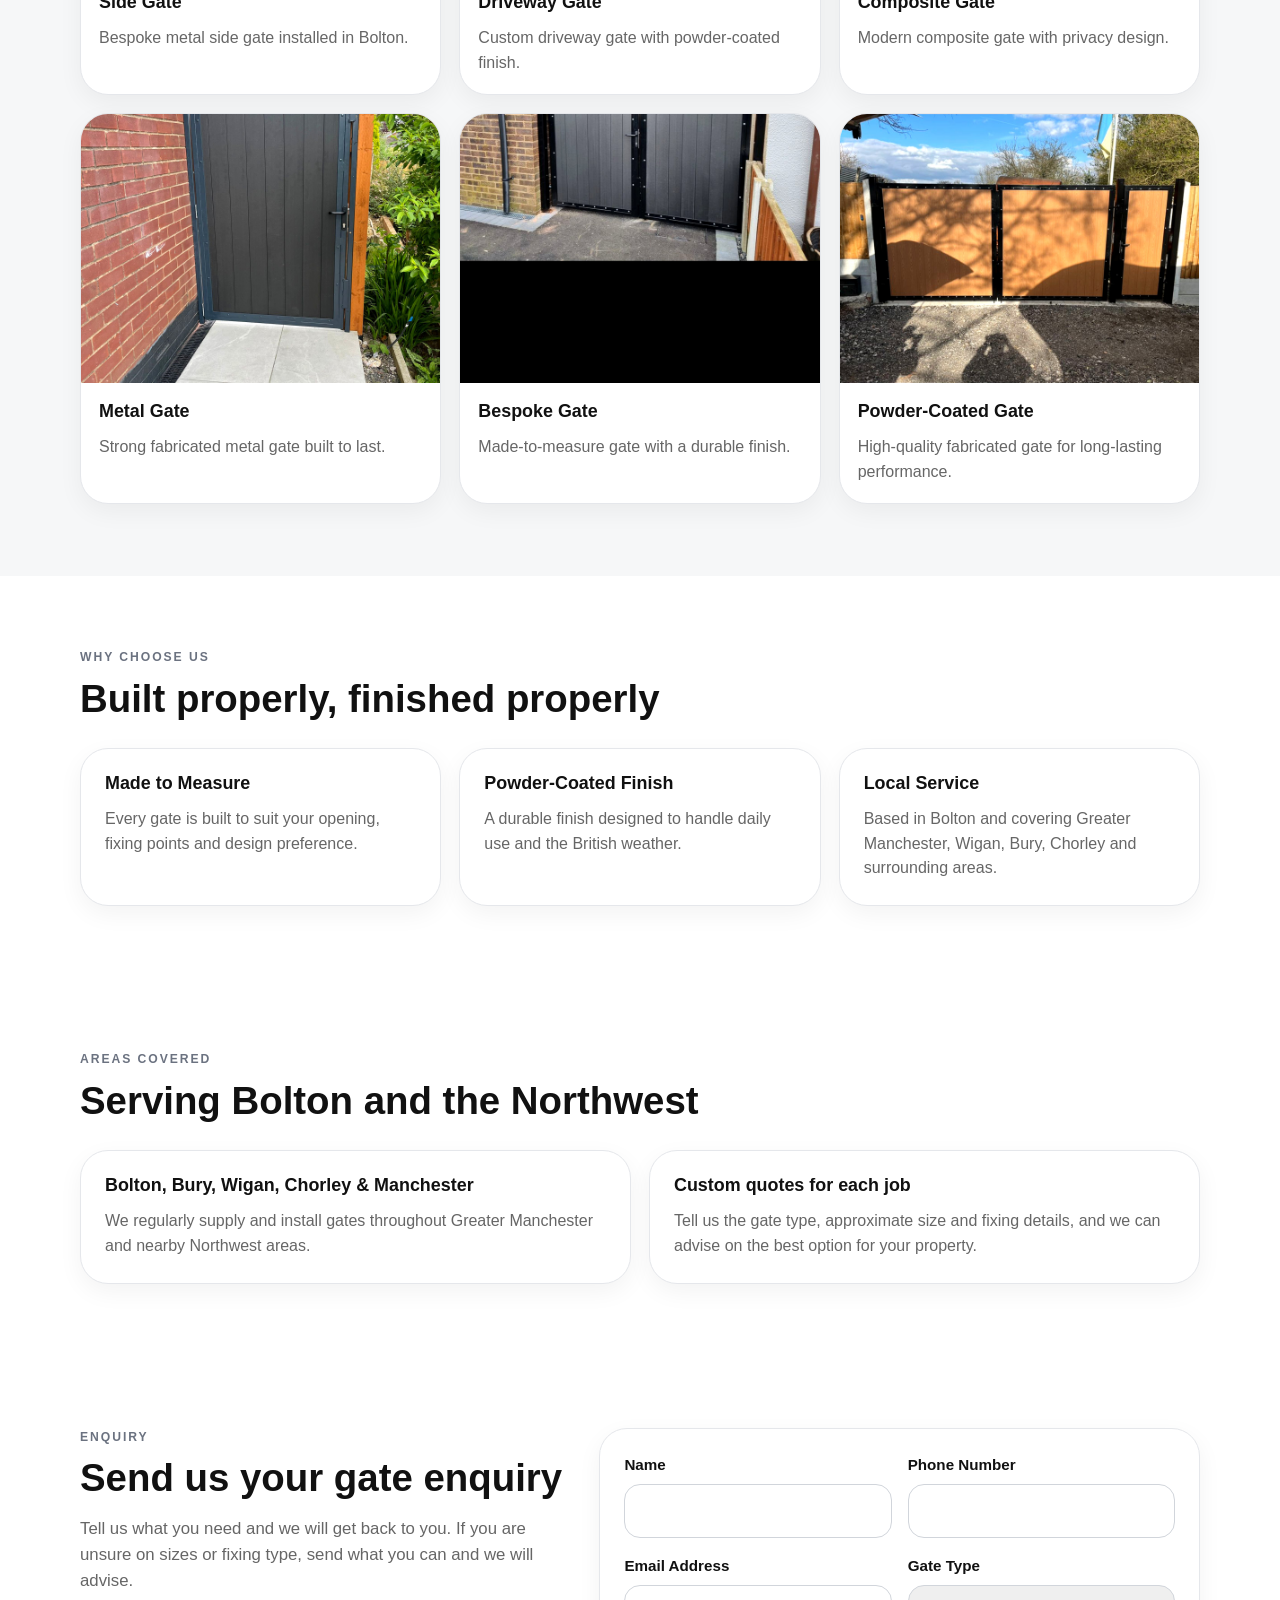
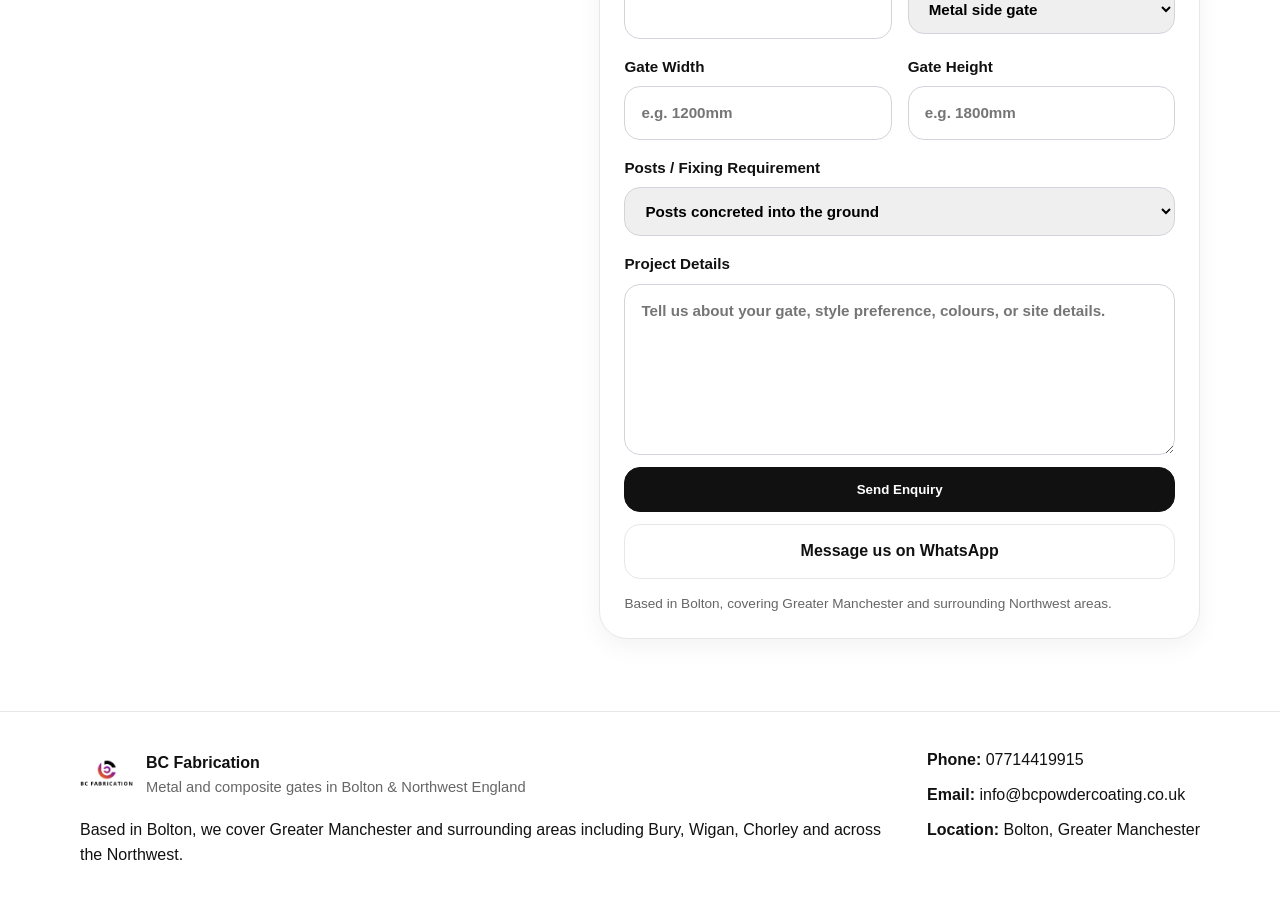
==== commit addc1365: "Update index.html" ====
--- a/index.html
+++ b/index.html
@@ -49,8 +49,7 @@
           </div>
         </div>
 
-        <div class="hero-card">
-          <img src="assets/gallery-01.jpg" alt="BC Fabrication featured gate">
+        <div class="hero-card"><img src="assets/gallery-03.jpg" alt="BC Fabrication featured gate">
         </div>
       </div>
     </section>
